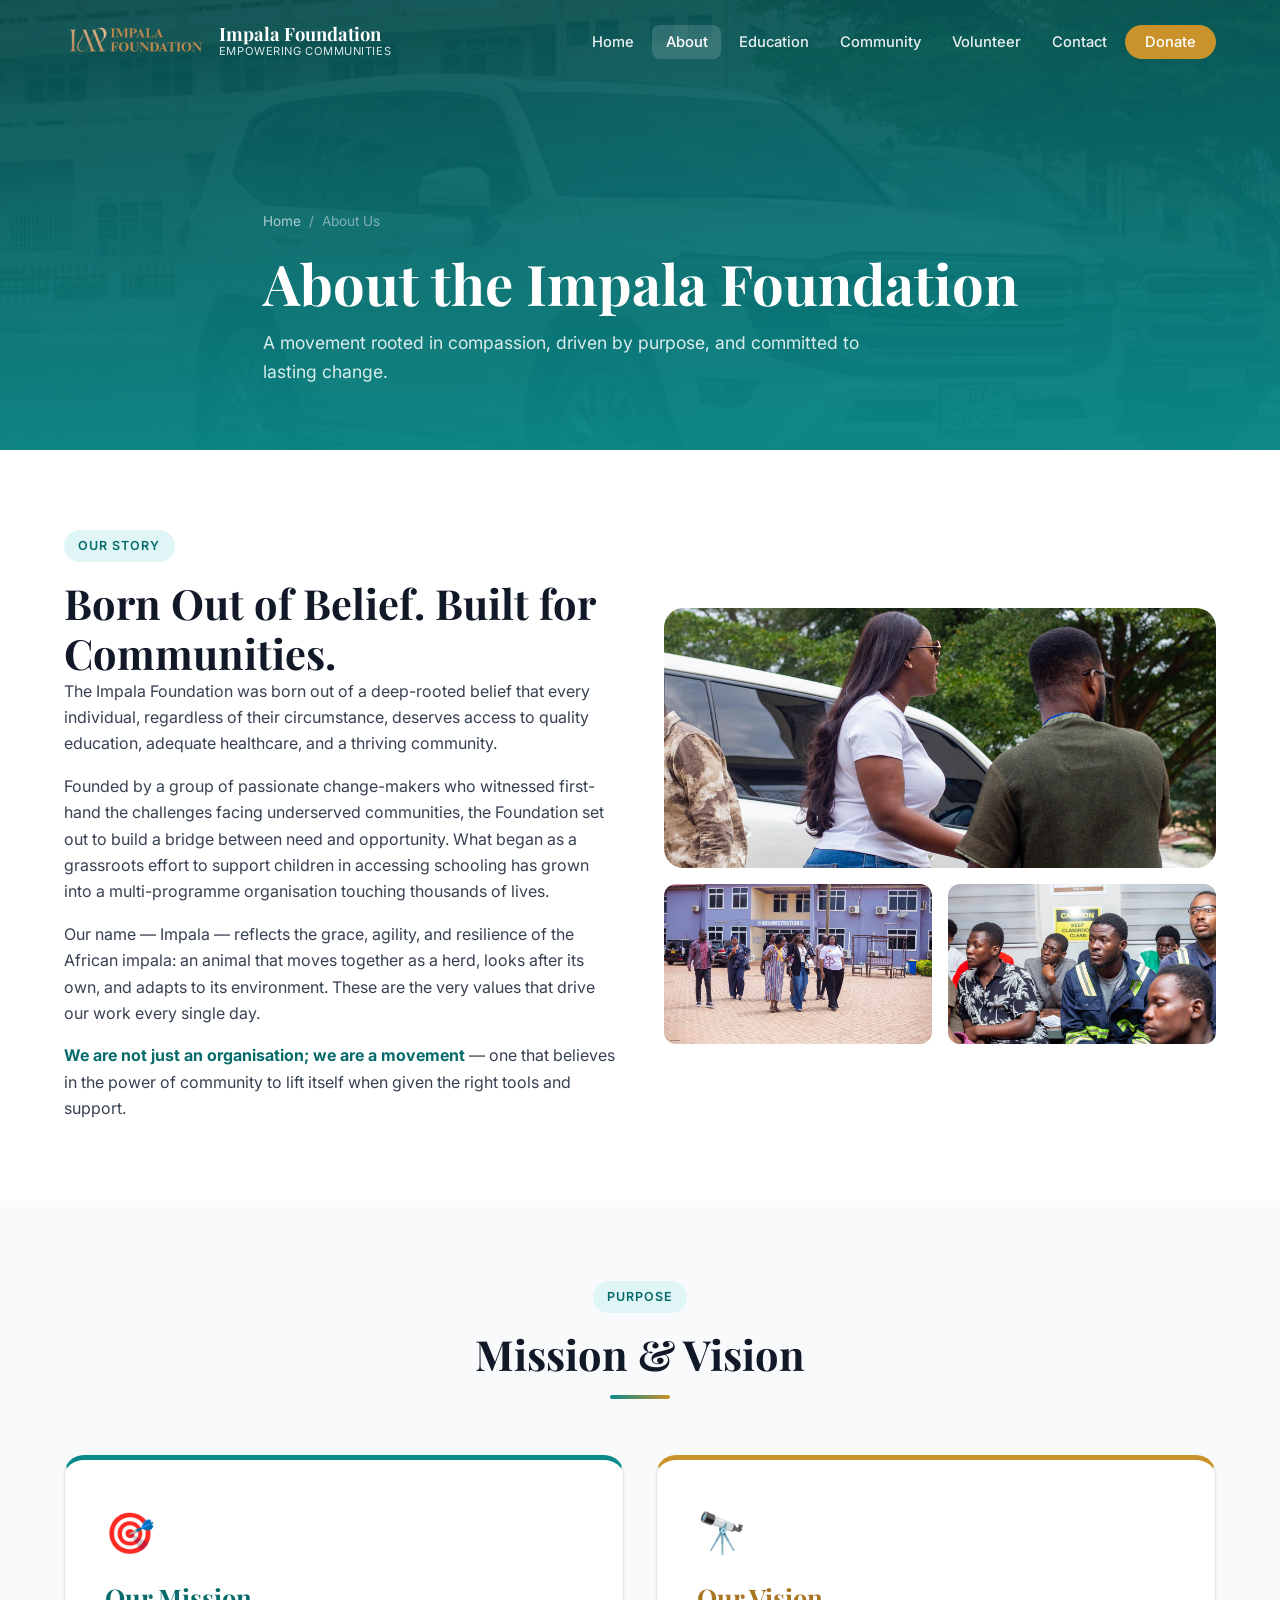
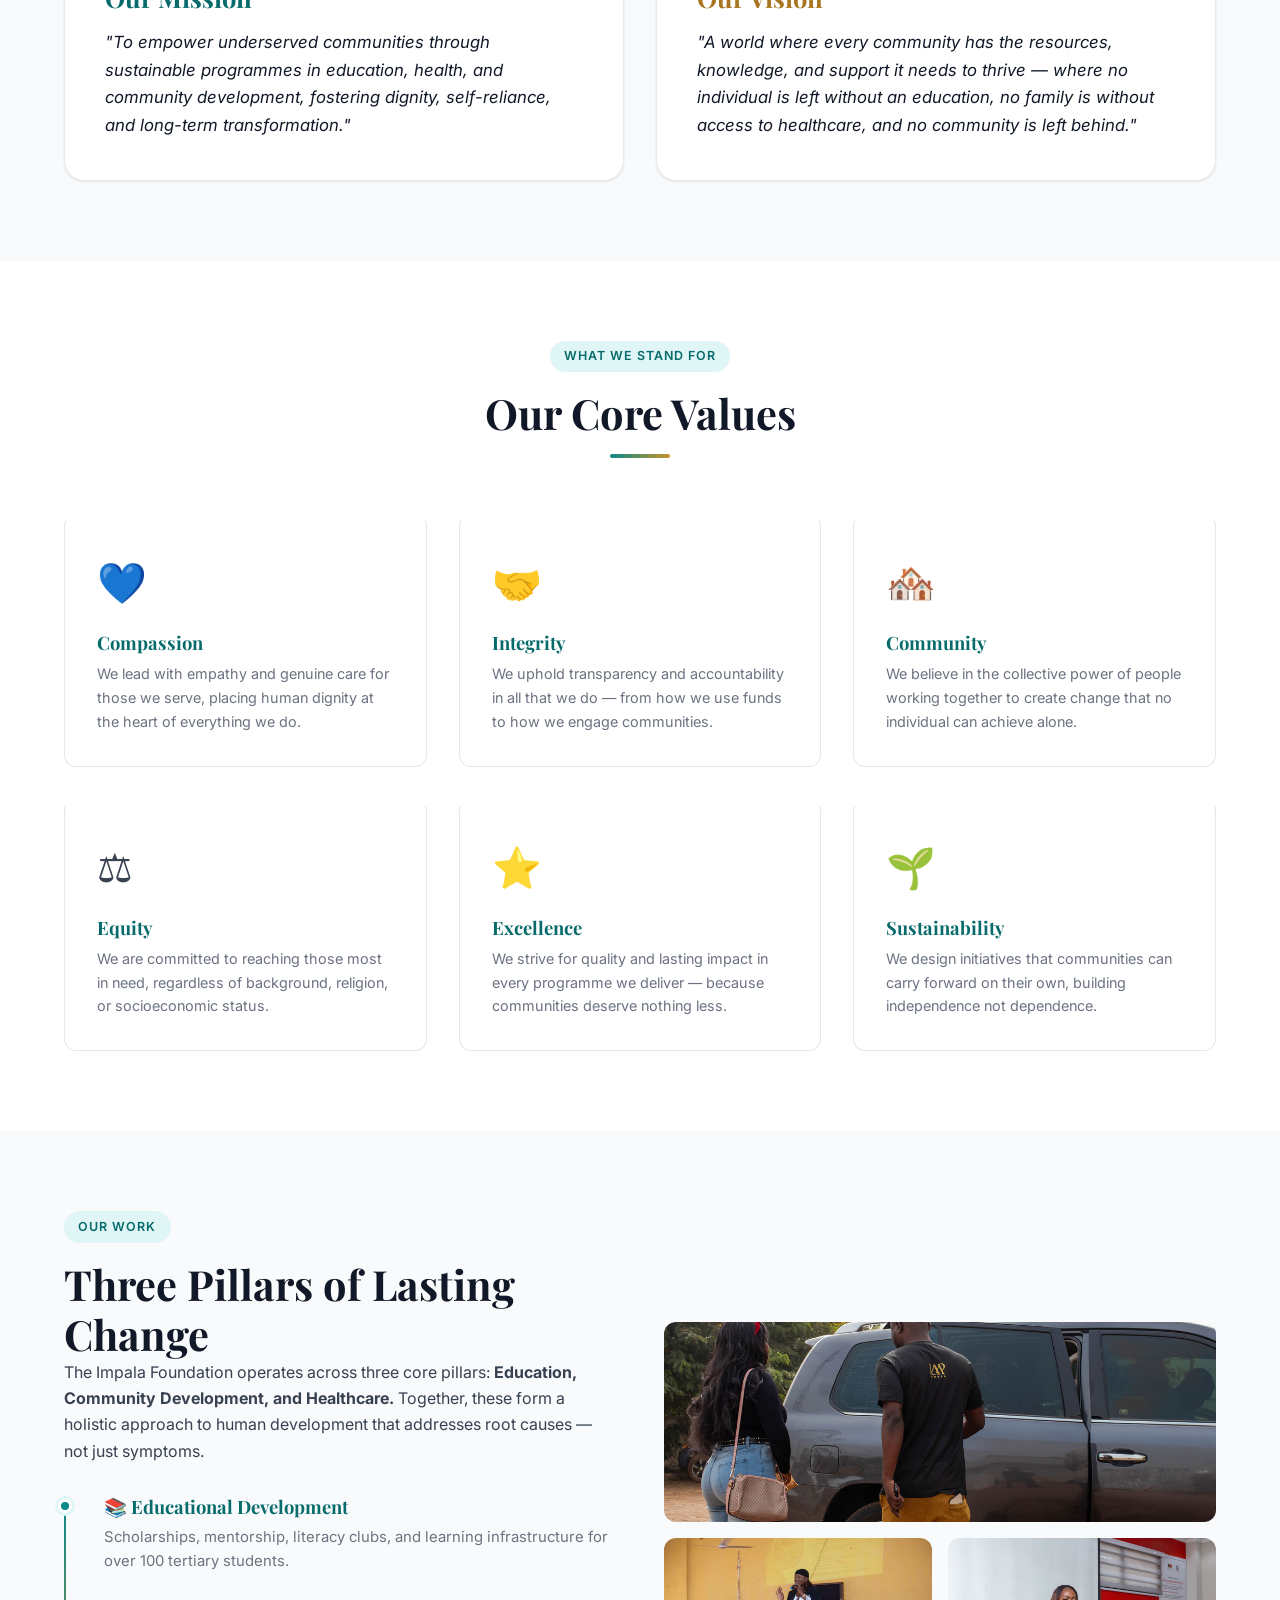
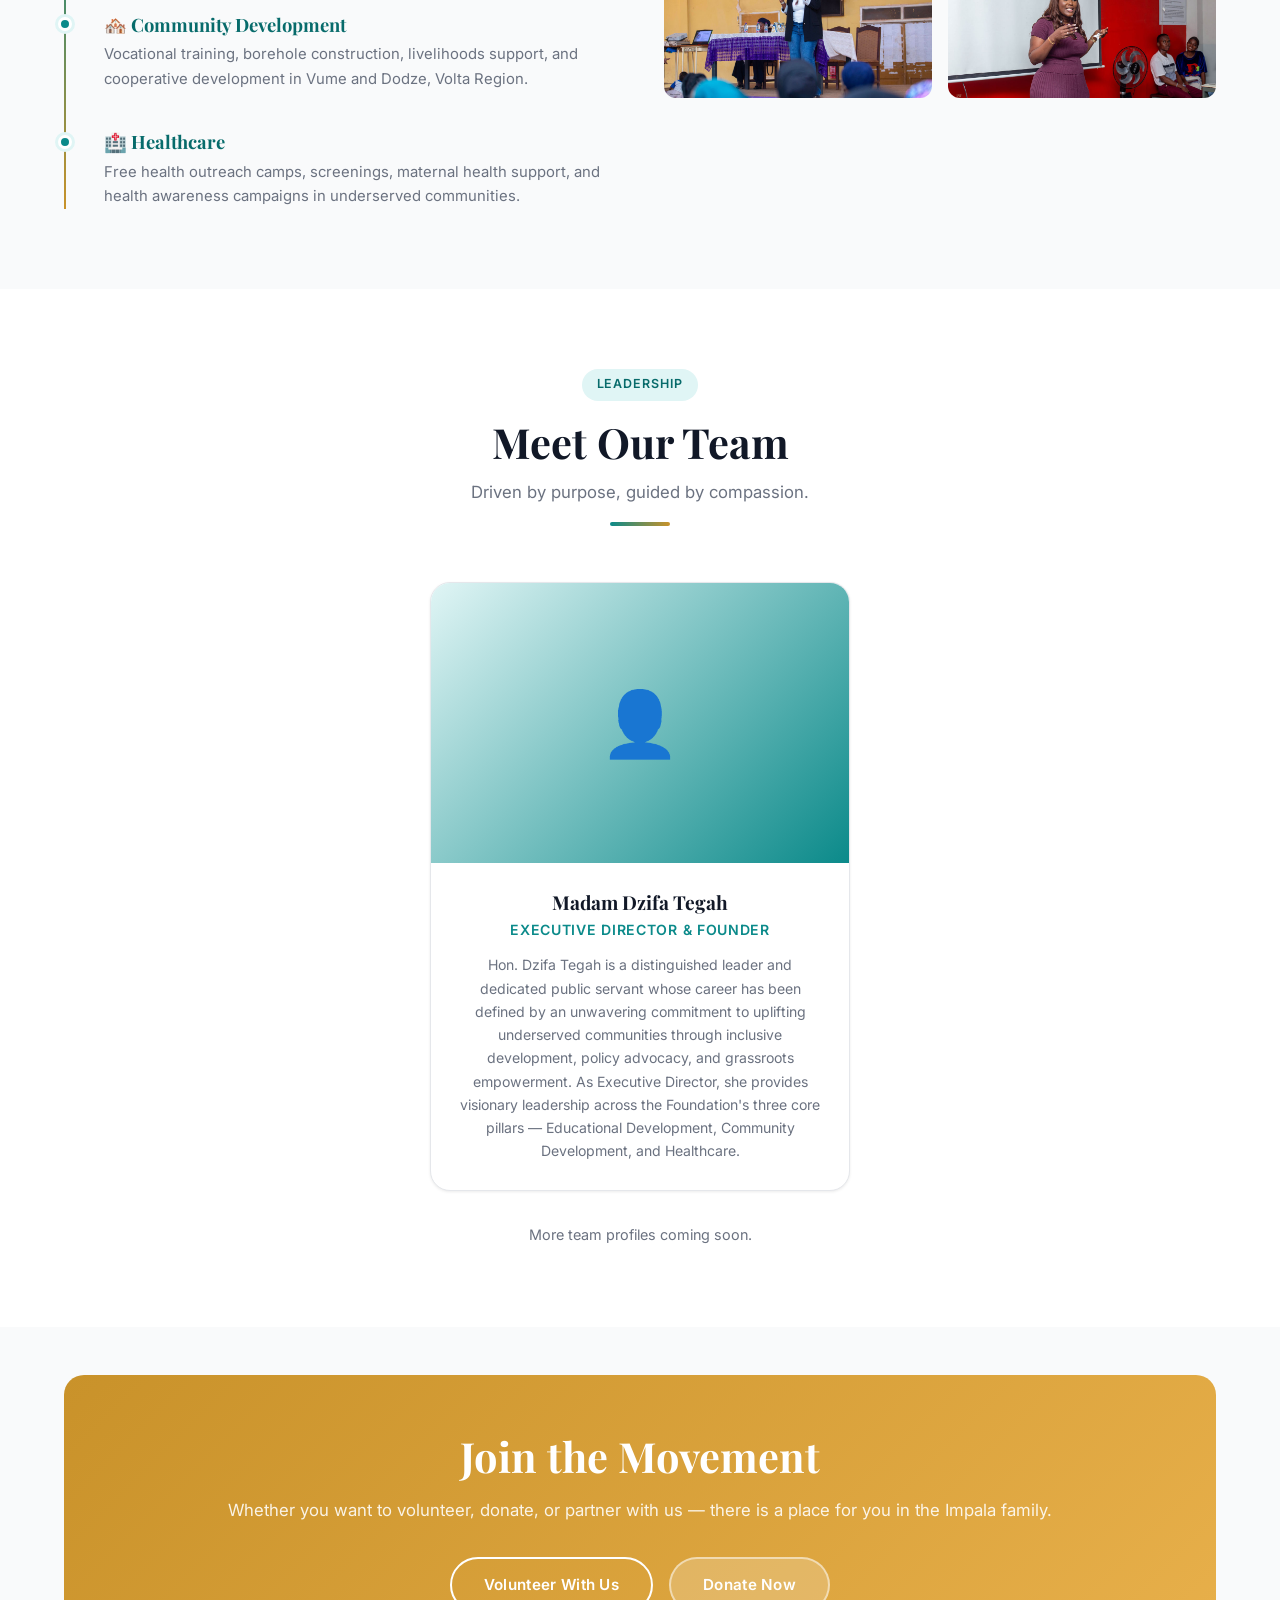
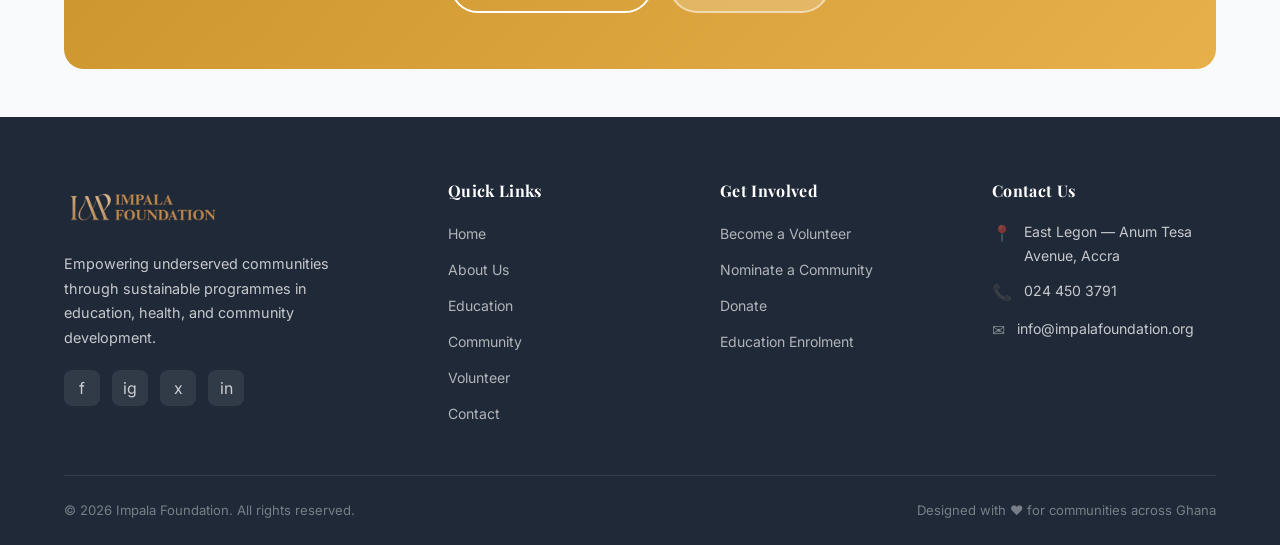
==== about.html @ fb0c4ab5 "Restructure: move site files to repo root for cPanel deployment" ====
<!DOCTYPE html>
<html lang="en">
<head>
  <meta charset="UTF-8" />
  <meta name="viewport" content="width=device-width, initial-scale=1.0" />
  <title>About Us — Impala Foundation</title>
  <meta name="description" content="Learn about the Impala Foundation — our story, mission, vision, values and leadership team." />
  <link rel="stylesheet" href="css/styles.css" />
  <link rel="icon" href="Assets/Logo/IMPALA FOUNDATION.png" />
</head>
<body>

<!-- ── Navigation ── -->
<nav class="navbar" id="navbar">
  <div class="container">
    <div class="nav-inner">
      <a href="index.html" class="nav-logo">
        <img src="Assets/Logo/IMPALA FOUNDATION.png" alt="Impala Foundation" />
        <div class="nav-logo-text">Impala Foundation<span>Empowering Communities</span></div>
      </a>
      <ul class="nav-links">
        <li><a href="index.html"     class="nav-link">Home</a></li>
        <li><a href="about.html"     class="nav-link">About</a></li>
        <li><a href="education.html" class="nav-link">Education</a></li>
        <li><a href="community.html" class="nav-link">Community</a></li>
        <li><a href="volunteer.html" class="nav-link">Volunteer</a></li>
        <li><a href="contact.html"   class="nav-link">Contact</a></li>
        <li><a href="contact.html#donate" class="nav-link nav-cta">Donate</a></li>
      </ul>
      <button class="hamburger" aria-label="Toggle menu"><span></span><span></span><span></span></button>
    </div>
  </div>
</nav>
<div class="nav-overlay"></div>

<!-- ── Page Hero ── -->
<section class="page-hero">
  <div class="hero-bg" style="background-image:url('Assets/studentsupportinitiativeho-photo-download-1of1/Highlights/IMG_0728.jpg')"></div>
  <div class="hero-overlay"></div>
  <div class="container">
    <div class="page-hero-content">
      <div class="breadcrumb"><a href="index.html">Home</a><span>/</span><span>About Us</span></div>
      <h1>About the Impala Foundation</h1>
      <p>A movement rooted in compassion, driven by purpose, and committed to lasting change.</p>
    </div>
  </div>
</section>

<!-- ── Our Story ── -->
<section class="section" id="story">
  <div class="container">
    <div class="grid-2">
      <div class="fade-in">
        <div class="label">Our Story</div>
        <h2>Born Out of Belief. Built for Communities.</h2>
        <p>The Impala Foundation was born out of a deep-rooted belief that every individual, regardless of their circumstance, deserves access to quality education, adequate healthcare, and a thriving community.</p>
        <p>Founded by a group of passionate change-makers who witnessed first-hand the challenges facing underserved communities, the Foundation set out to build a bridge between need and opportunity. What began as a grassroots effort to support children in accessing schooling has grown into a multi-programme organisation touching thousands of lives.</p>
        <p>Our name — Impala — reflects the grace, agility, and resilience of the African impala: an animal that moves together as a herd, looks after its own, and adapts to its environment. These are the very values that drive our work every single day.</p>
        <p><strong style="color:var(--teal-dark);">We are not just an organisation; we are a movement</strong> — one that believes in the power of community to lift itself when given the right tools and support.</p>
      </div>
      <div class="fade-in" style="display:flex;flex-direction:column;gap:1rem;">
        <img src="Assets/studentsupportinitiativeho-photo-download-1of1/Highlights/IMG_0732.jpg"
             alt="Impala Foundation community work"
             style="border-radius:var(--radius-lg);height:260px;object-fit:cover;width:100%;" />
        <div style="display:grid;grid-template-columns:1fr 1fr;gap:1rem;">
          <img src="Assets/tamaledabokpatechnicalinstitute-photo-download-1of1/Highlights/IMPALA-Tamale-0511.jpg"
               alt="Students" style="border-radius:var(--radius);height:160px;object-fit:cover;width:100%;" />
          <img src="Assets/accentsandartlecturepictures-photo-download-1of1/Highlights/HGL-8.jpg"
               alt="Community event" style="border-radius:var(--radius);height:160px;object-fit:cover;width:100%;" />
        </div>
      </div>
    </div>
  </div>
</section>

<!-- ── Mission & Vision ── -->
<section class="section section-alt" id="mission">
  <div class="container">
    <div class="section-header fade-in">
      <div class="label">Purpose</div>
      <h2>Mission &amp; Vision</h2>
      <div class="divider"></div>
    </div>
    <div class="grid-2" style="gap:2rem;">
      <div class="fade-in" style="background:var(--white);border-radius:var(--radius-lg);padding:2.5rem;border:1px solid var(--border);box-shadow:var(--shadow-sm);border-top:5px solid var(--teal);">
        <div style="font-size:2.5rem;margin-bottom:1rem;">🎯</div>
        <h3 style="color:var(--teal-dark);margin-bottom:1rem;">Our Mission</h3>
        <p style="font-size:1.05rem;font-style:italic;color:var(--dark);">"To empower underserved communities through sustainable programmes in education, health, and community development, fostering dignity, self-reliance, and long-term transformation."</p>
      </div>
      <div class="fade-in" style="background:var(--white);border-radius:var(--radius-lg);padding:2.5rem;border:1px solid var(--border);box-shadow:var(--shadow-sm);border-top:5px solid var(--gold);">
        <div style="font-size:2.5rem;margin-bottom:1rem;">🔭</div>
        <h3 style="color:var(--gold-dark);margin-bottom:1rem;">Our Vision</h3>
        <p style="font-size:1.05rem;font-style:italic;color:var(--dark);">"A world where every community has the resources, knowledge, and support it needs to thrive — where no individual is left without an education, no family is without access to healthcare, and no community is left behind."</p>
      </div>
    </div>
  </div>
</section>

<!-- ── Core Values ── -->
<section class="section">
  <div class="container">
    <div class="section-header fade-in">
      <div class="label">What We Stand For</div>
      <h2>Our Core Values</h2>
      <div class="divider"></div>
    </div>
    <div class="grid-3" style="grid-template-columns:repeat(3,1fr);">
      <div class="value-card fade-in">
        <div class="value-icon">💙</div>
        <h4>Compassion</h4>
        <p>We lead with empathy and genuine care for those we serve, placing human dignity at the heart of everything we do.</p>
      </div>
      <div class="value-card fade-in">
        <div class="value-icon">🤝</div>
        <h4>Integrity</h4>
        <p>We uphold transparency and accountability in all that we do — from how we use funds to how we engage communities.</p>
      </div>
      <div class="value-card fade-in">
        <div class="value-icon">🏘️</div>
        <h4>Community</h4>
        <p>We believe in the collective power of people working together to create change that no individual can achieve alone.</p>
      </div>
      <div class="value-card fade-in">
        <div class="value-icon">⚖️</div>
        <h4>Equity</h4>
        <p>We are committed to reaching those most in need, regardless of background, religion, or socioeconomic status.</p>
      </div>
      <div class="value-card fade-in">
        <div class="value-icon">⭐</div>
        <h4>Excellence</h4>
        <p>We strive for quality and lasting impact in every programme we deliver — because communities deserve nothing less.</p>
      </div>
      <div class="value-card fade-in">
        <div class="value-icon">🌱</div>
        <h4>Sustainability</h4>
        <p>We design initiatives that communities can carry forward on their own, building independence not dependence.</p>
      </div>
    </div>
  </div>
</section>

<!-- ── What We Do Overview ── -->
<section class="section section-alt">
  <div class="container">
    <div class="grid-2">
      <div class="fade-in">
        <div class="label">Our Work</div>
        <h2>Three Pillars of Lasting Change</h2>
        <p>The Impala Foundation operates across three core pillars: <strong>Education, Community Development, and Healthcare.</strong> Together, these form a holistic approach to human development that addresses root causes — not just symptoms.</p>
        <div class="timeline" style="margin-top:2rem;">
          <div class="timeline-item">
            <div class="timeline-dot"></div>
            <h4>📚 Educational Development</h4>
            <p>Scholarships, mentorship, literacy clubs, and learning infrastructure for over 100 tertiary students.</p>
          </div>
          <div class="timeline-item">
            <div class="timeline-dot"></div>
            <h4>🏘️ Community Development</h4>
            <p>Vocational training, borehole construction, livelihoods support, and cooperative development in Vume and Dodze, Volta Region.</p>
          </div>
          <div class="timeline-item">
            <div class="timeline-dot"></div>
            <h4>🏥 Healthcare</h4>
            <p>Free health outreach camps, screenings, maternal health support, and health awareness campaigns in underserved communities.</p>
          </div>
        </div>
      </div>
      <div class="fade-in" style="display:grid;gap:1rem;grid-template-columns:1fr 1fr;">
        <img src="Assets/studentsupportinitiativetamale-photo-download-1of1/Highlights/IMG_1056.jpg"
             alt="Education" style="border-radius:var(--radius);height:200px;object-fit:cover;width:100%;grid-column:1/-1;" />
        <img src="Assets/tamaledabokpatechnicalinstitute-photo-download-1of1/Highlights/IMPALA-Tamale-0566.jpg"
             alt="Community" style="border-radius:var(--radius);height:160px;object-fit:cover;width:100%;" />
        <img src="Assets/accentsandartlecturepictures-photo-download-1of1/Highlights/HGL-12.jpg"
             alt="Healthcare" style="border-radius:var(--radius);height:160px;object-fit:cover;width:100%;" />
      </div>
    </div>
  </div>
</section>

<!-- ── Leadership ── -->
<section class="section" id="team">
  <div class="container">
    <div class="section-header fade-in">
      <div class="label">Leadership</div>
      <h2>Meet Our Team</h2>
      <p>Driven by purpose, guided by compassion.</p>
      <div class="divider"></div>
    </div>
    <div style="max-width:420px;margin:0 auto;">
      <div class="team-card fade-in">
        <div class="team-avatar">👤</div>
        <div class="team-body">
          <h3 class="team-name">Madam Dzifa Tegah</h3>
          <div class="team-role">Executive Director &amp; Founder</div>
          <p class="team-bio">Hon. Dzifa Tegah is a distinguished leader and dedicated public servant whose career has been defined by an unwavering commitment to uplifting underserved communities through inclusive development, policy advocacy, and grassroots empowerment. As Executive Director, she provides visionary leadership across the Foundation's three core pillars — Educational Development, Community Development, and Healthcare.</p>
        </div>
      </div>
    </div>
    <p style="text-align:center;color:var(--text-light);margin-top:2rem;font-size:.9rem;">More team profiles coming soon.</p>
  </div>
</section>

<!-- ── CTA ── -->
<section class="section-sm section-alt">
  <div class="container">
    <div class="donate-banner fade-in">
      <h2>Join the Movement</h2>
      <p>Whether you want to volunteer, donate, or partner with us — there is a place for you in the Impala family.</p>
      <div style="display:flex;gap:1rem;justify-content:center;flex-wrap:wrap;">
        <a href="volunteer.html" class="btn btn-secondary">Volunteer With Us</a>
        <a href="contact.html#donate" class="btn" style="background:rgba(255,255,255,.2);color:white;border:2px solid rgba(255,255,255,.5);">Donate Now</a>
      </div>
    </div>
  </div>
</section>

<!-- ── Footer ── -->
<footer class="footer">
  <div class="container">
    <div class="footer-grid">
      <div class="footer-brand">
        <img src="Assets/Logo/IMPALA FOUNDATION.png" alt="Impala Foundation" />
        <p>Empowering underserved communities through sustainable programmes in education, health, and community development.</p>
        <div class="footer-socials">
          <div class="footer-social">f</div><div class="footer-social">ig</div>
          <div class="footer-social">x</div><div class="footer-social">in</div>
        </div>
      </div>
      <div>
        <h5>Quick Links</h5>
        <ul class="footer-links">
          <li><a href="index.html">Home</a></li>
          <li><a href="about.html">About Us</a></li>
          <li><a href="education.html">Education</a></li>
          <li><a href="community.html">Community</a></li>
          <li><a href="volunteer.html">Volunteer</a></li>
          <li><a href="contact.html">Contact</a></li>
        </ul>
      </div>
      <div>
        <h5>Get Involved</h5>
        <ul class="footer-links">
          <li><a href="volunteer.html#apply">Become a Volunteer</a></li>
          <li><a href="community.html#nominate">Nominate a Community</a></li>
          <li><a href="contact.html#donate">Donate</a></li>
          <li><a href="education.html#enroll">Education Enrolment</a></li>
        </ul>
      </div>
      <div>
        <h5>Contact Us</h5>
        <div class="footer-contact">
          <div class="footer-contact-item"><span>📍</span><span>East Legon — Anum Tesa Avenue, Accra</span></div>
          <div class="footer-contact-item"><span>📞</span><span><a href="tel:+233244503791">024 450 3791</a></span></div>
          <div class="footer-contact-item"><span>✉️</span><span><a href="mailto:info@impalafoundation.org">info@impalafoundation.org</a></span></div>
        </div>
      </div>
    </div>
    <div class="footer-bottom">
      <span>© 2026 Impala Foundation. All rights reserved.</span>
      <span>Designed with ♥ for communities across Ghana</span>
    </div>
  </div>
</footer>

<div class="lightbox"><div class="lightbox-close">✕</div><button class="lightbox-prev">‹</button><img class="lightbox-img" src="" alt="" /><button class="lightbox-next">›</button></div>
<script src="js/main.js"></script>
</body>
</html>
---- css/styles.css ----
/* ===================================================
   IMPALA FOUNDATION — Global Stylesheet
   Colors: Teal #0b8a8a (primary), Gold #c9922a (accent)
   =================================================== */

@import url('https://fonts.googleapis.com/css2?family=Playfair+Display:wght@400;600;700&family=Inter:wght@300;400;500;600;700&display=swap');

/* ── CSS Variables ── */
:root {
  --teal:        #0b8a8a;
  --teal-dark:   #076b6b;
  --teal-light:  #e0f5f5;
  --teal-mid:    #12a8a8;
  --gold:        #c9922a;
  --gold-dark:   #a87520;
  --gold-light:  #fdf3e0;
  --gold-mid:    #e8b04b;
  --dark:        #111827;
  --dark-2:      #1f2937;
  --text:        #374151;
  --text-light:  #6b7280;
  --white:       #ffffff;
  --off-white:   #f9fafb;
  --border:      #e5e7eb;
  --shadow-sm:   0 1px 3px rgba(0,0,0,.08);
  --shadow-md:   0 4px 20px rgba(0,0,0,.10);
  --shadow-lg:   0 10px 40px rgba(0,0,0,.14);
  --radius:      12px;
  --radius-lg:   20px;
  --transition:  .3s ease;
  --font-head:   'Playfair Display', Georgia, serif;
  --font-body:   'Inter', system-ui, sans-serif;
}

/* ── Reset ── */
*, *::before, *::after { box-sizing: border-box; margin: 0; padding: 0; }
html { scroll-behavior: smooth; font-size: 16px; }
body {
  font-family: var(--font-body);
  color: var(--text);
  background: var(--white);
  line-height: 1.65;
  overflow-x: hidden;
}
img { display: block; max-width: 100%; height: auto; }
a { color: inherit; text-decoration: none; }
button { cursor: pointer; border: none; background: none; font-family: inherit; }
ul { list-style: none; }
input, textarea, select {
  font-family: inherit;
  font-size: 1rem;
  border: 1.5px solid var(--border);
  border-radius: 8px;
  padding: .75rem 1rem;
  width: 100%;
  outline: none;
  transition: border-color var(--transition), box-shadow var(--transition);
  background: var(--white);
  color: var(--text);
}
input:focus, textarea:focus, select:focus {
  border-color: var(--teal);
  box-shadow: 0 0 0 3px rgba(11,138,138,.12);
}
textarea { resize: vertical; min-height: 130px; }

/* ── Typography ── */
h1, h2, h3, h4, h5 {
  font-family: var(--font-head);
  color: var(--dark);
  line-height: 1.2;
}
h1 { font-size: clamp(2.2rem, 5vw, 3.5rem); }
h2 { font-size: clamp(1.8rem, 3.5vw, 2.6rem); }
h3 { font-size: clamp(1.2rem, 2.5vw, 1.6rem); }
h4 { font-size: 1.15rem; }
p { margin-bottom: 1rem; }
p:last-child { margin-bottom: 0; }

/* ── Layout ── */
.container { max-width: 1200px; margin: 0 auto; padding: 0 1.5rem; }
.section { padding: 5rem 0; }
.section-sm { padding: 3rem 0; }
.section-alt { background: var(--off-white); }
.grid-2 { display: grid; grid-template-columns: 1fr 1fr; gap: 3rem; align-items: center; }
.grid-3 { display: grid; grid-template-columns: repeat(3, 1fr); gap: 2rem; }
.grid-4 { display: grid; grid-template-columns: repeat(4, 1fr); gap: 1.5rem; }

/* ── Buttons ── */
.btn {
  display: inline-flex;
  align-items: center;
  gap: .5rem;
  padding: .85rem 2rem;
  border-radius: 50px;
  font-weight: 600;
  font-size: .95rem;
  letter-spacing: .02em;
  transition: all var(--transition);
  white-space: nowrap;
}
.btn-primary {
  background: var(--gold);
  color: var(--white);
}
.btn-primary:hover {
  background: var(--gold-dark);
  transform: translateY(-2px);
  box-shadow: 0 6px 20px rgba(201,146,42,.35);
}
.btn-secondary {
  background: transparent;
  color: var(--white);
  border: 2px solid var(--white);
}
.btn-secondary:hover {
  background: var(--white);
  color: var(--teal);
  transform: translateY(-2px);
}
.btn-outline {
  background: transparent;
  color: var(--teal);
  border: 2px solid var(--teal);
}
.btn-outline:hover {
  background: var(--teal);
  color: var(--white);
  transform: translateY(-2px);
}
.btn-teal {
  background: var(--teal);
  color: var(--white);
}
.btn-teal:hover {
  background: var(--teal-dark);
  transform: translateY(-2px);
  box-shadow: 0 6px 20px rgba(11,138,138,.3);
}

/* ── Labels ── */
.label {
  display: inline-block;
  background: var(--teal-light);
  color: var(--teal-dark);
  font-size: .78rem;
  font-weight: 600;
  letter-spacing: .08em;
  text-transform: uppercase;
  padding: .35rem .9rem;
  border-radius: 50px;
  margin-bottom: 1rem;
}
.label-gold {
  background: var(--gold-light);
  color: var(--gold-dark);
}

/* ── Section Header ── */
.section-header { text-align: center; margin-bottom: 3.5rem; }
.section-header p {
  max-width: 620px;
  margin: .75rem auto 0;
  color: var(--text-light);
  font-size: 1.05rem;
}
.divider {
  width: 60px;
  height: 4px;
  background: linear-gradient(90deg, var(--teal), var(--gold));
  border-radius: 4px;
  margin: 1rem auto 0;
}

/* ── Navigation ── */
.navbar {
  position: fixed;
  top: 0; left: 0; right: 0;
  z-index: 1000;
  padding: 1rem 0;
  transition: all var(--transition);
}
.navbar.scrolled {
  background: rgba(255,255,255,.97);
  backdrop-filter: blur(12px);
  box-shadow: var(--shadow-md);
  padding: .7rem 0;
}
.navbar.scrolled .nav-logo-text { color: var(--dark); }
.navbar.scrolled .nav-link { color: var(--text); }
.navbar.scrolled .nav-link:hover { color: var(--teal); }
.nav-inner {
  display: flex;
  align-items: center;
  justify-content: space-between;
  gap: 2rem;
}
.nav-logo {
  display: flex;
  align-items: center;
  gap: .75rem;
  flex-shrink: 0;
}
.nav-logo img {
  height: 50px;
  width: auto;
}
.nav-logo-text {
  font-family: var(--font-head);
  font-size: 1.15rem;
  font-weight: 700;
  color: var(--white);
  line-height: 1.2;
  transition: color var(--transition);
}
.nav-logo-text span {
  display: block;
  font-size: .7rem;
  font-family: var(--font-body);
  font-weight: 400;
  opacity: .85;
  letter-spacing: .05em;
  text-transform: uppercase;
}
.nav-links {
  display: flex;
  align-items: center;
  gap: .25rem;
}
.nav-link {
  color: rgba(255,255,255,.9);
  font-weight: 500;
  font-size: .92rem;
  padding: .5rem .85rem;
  border-radius: 8px;
  transition: all var(--transition);
}
.nav-link:hover, .nav-link.active {
  color: var(--white);
  background: rgba(255,255,255,.15);
}
.navbar.scrolled .nav-link:hover,
.navbar.scrolled .nav-link.active {
  background: var(--teal-light);
  color: var(--teal-dark);
}
.nav-cta {
  background: var(--gold);
  color: var(--white) !important;
  padding: .5rem 1.25rem !important;
  border-radius: 50px !important;
}
.nav-cta:hover {
  background: var(--gold-dark) !important;
  color: var(--white) !important;
}
.navbar.scrolled .nav-cta {
  background: var(--gold) !important;
}
.navbar.scrolled .nav-cta:hover {
  background: var(--gold-dark) !important;
  color: var(--white) !important;
}
.hamburger {
  display: none;
  flex-direction: column;
  gap: 5px;
  padding: .5rem;
  border-radius: 8px;
  transition: background var(--transition);
}
.hamburger span {
  display: block;
  width: 24px;
  height: 2px;
  background: var(--white);
  border-radius: 2px;
  transition: all var(--transition);
}
.navbar.scrolled .hamburger span { background: var(--dark); }
.hamburger.open span:nth-child(1) { transform: translateY(7px) rotate(45deg); }
.hamburger.open span:nth-child(2) { opacity: 0; }
.hamburger.open span:nth-child(3) { transform: translateY(-7px) rotate(-45deg); }

/* ── Hero (shared) ── */
.hero {
  min-height: 100vh;
  display: flex;
  align-items: center;
  position: relative;
  overflow: hidden;
  background: linear-gradient(135deg, #06494a 0%, #0b8a8a 50%, #076b6b 100%);
}
.hero-bg {
  position: absolute;
  inset: 0;
  background-size: cover;
  background-position: center;
  opacity: .22;
}
.hero-overlay {
  position: absolute;
  inset: 0;
  background: linear-gradient(to right, rgba(6,73,74,.85) 0%, rgba(11,138,138,.5) 100%);
}
.hero-content {
  position: relative;
  z-index: 2;
  max-width: 760px;
}
.hero-content .label { background: rgba(255,255,255,.15); color: var(--white); }
.hero h1 { color: var(--white); margin-bottom: 1.25rem; }
.hero p { color: rgba(255,255,255,.88); font-size: 1.1rem; margin-bottom: 2rem; }
.hero-btns { display: flex; gap: 1rem; flex-wrap: wrap; }
.hero-stats {
  display: grid;
  grid-template-columns: repeat(4, 1fr);
  gap: 0;
  margin-top: 3.5rem;
  width: 100%;
  max-width: 640px;
}
.hero-stat { text-align: center; }
.hero-stat .num {
  font-family: var(--font-head);
  font-size: 2.4rem;
  font-weight: 700;
  color: var(--gold-mid);
  line-height: 1;
}
.hero-stat .lbl {
  font-size: .82rem;
  color: rgba(255,255,255,.75);
  text-transform: uppercase;
  letter-spacing: .06em;
  margin-top: .35rem;
}
.hero-scroll {
  position: absolute;
  bottom: 2rem;
  left: 50%;
  transform: translateX(-50%);
  z-index: 2;
  display: flex;
  flex-direction: column;
  align-items: center;
  gap: .5rem;
  color: rgba(255,255,255,.6);
  font-size: .75rem;
  letter-spacing: .1em;
  text-transform: uppercase;
}
.hero-scroll-bar {
  width: 2px;
  height: 40px;
  background: linear-gradient(to bottom, transparent, rgba(255,255,255,.5));
  animation: scrollPulse 2s ease-in-out infinite;
}
@keyframes scrollPulse {
  0%, 100% { opacity: .4; transform: scaleY(1); }
  50%       { opacity: 1;  transform: scaleY(.7); }
}

/* ── Page Hero (inner pages) ── */
.page-hero {
  min-height: 50vh;
  display: flex;
  align-items: flex-end;
  padding-bottom: 4rem;
  position: relative;
  overflow: hidden;
  background: linear-gradient(135deg, #06494a, #0b8a8a);
}
.page-hero .hero-bg { opacity: .2; }
.page-hero .hero-overlay {
  background: linear-gradient(to bottom, rgba(6,73,74,.6), rgba(11,138,138,.85));
}
.page-hero-content {
  position: relative;
  z-index: 2;
  padding-top: 7rem;
}
.page-hero h1 { color: var(--white); }
.page-hero p { color: rgba(255,255,255,.85); font-size: 1.1rem; margin-top: .75rem; max-width: 600px; }
.breadcrumb {
  display: flex;
  align-items: center;
  gap: .5rem;
  font-size: .85rem;
  color: rgba(255,255,255,.65);
  margin-bottom: 1rem;
}
.breadcrumb a { color: rgba(255,255,255,.65); }
.breadcrumb a:hover { color: var(--white); }
.breadcrumb span { color: rgba(255,255,255,.45); }

/* ── Cards ── */
.card {
  background: var(--white);
  border-radius: var(--radius-lg);
  overflow: hidden;
  box-shadow: var(--shadow-sm);
  border: 1px solid var(--border);
  transition: all var(--transition);
}
.card:hover {
  box-shadow: var(--shadow-lg);
  transform: translateY(-6px);
}
.card-img { width: 100%; height: 220px; object-fit: cover; }
.card-body { padding: 1.75rem; }
.card-title { font-size: 1.2rem; margin-bottom: .6rem; }
.card-text { color: var(--text-light); font-size: .93rem; line-height: 1.6; }
.card-link {
  display: inline-flex;
  align-items: center;
  gap: .4rem;
  color: var(--teal);
  font-weight: 600;
  font-size: .9rem;
  margin-top: 1rem;
  transition: gap var(--transition);
}
.card-link:hover { gap: .7rem; }

/* ── Programme Cards (home page) ── */
.prog-card {
  position: relative;
  border-radius: var(--radius-lg);
  overflow: hidden;
  cursor: pointer;
  min-height: 420px;
  display: flex;
  flex-direction: column;
  justify-content: flex-end;
  box-shadow: var(--shadow-md);
  transition: all var(--transition);
  text-decoration: none;
}
.prog-card:hover { transform: translateY(-8px); box-shadow: var(--shadow-lg); }
.prog-card-img {
  position: absolute;
  inset: 0;
  width: 100%;
  height: 100%;
  object-fit: cover;
  transition: transform .5s ease;
}
.prog-card:hover .prog-card-img { transform: scale(1.06); }
.prog-card-overlay {
  position: absolute;
  inset: 0;
  background: linear-gradient(to top, rgba(6,40,40,.92) 0%, rgba(6,40,40,.3) 60%, transparent 100%);
  transition: opacity var(--transition);
}
.prog-card:hover .prog-card-overlay { opacity: .95; }
.prog-card-content {
  position: relative;
  z-index: 2;
  padding: 2rem;
  transform: translateY(10px);
  transition: transform var(--transition);
}
.prog-card:hover .prog-card-content { transform: translateY(0); }
.prog-card-icon {
  width: 52px;
  height: 52px;
  background: var(--gold);
  border-radius: 12px;
  display: flex;
  align-items: center;
  justify-content: center;
  font-size: 1.5rem;
  margin-bottom: 1rem;
}
.prog-card h3 {
  color: var(--white);
  font-size: 1.4rem;
  margin-bottom: .6rem;
}
.prog-card p {
  color: rgba(255,255,255,.75);
  font-size: .9rem;
  margin-bottom: 1rem;
  max-height: 0;
  overflow: hidden;
  transition: max-height .4s ease, opacity .3s ease;
  opacity: 0;
}
.prog-card:hover p { max-height: 100px; opacity: 1; }
.prog-card-link {
  display: inline-flex;
  align-items: center;
  gap: .5rem;
  color: var(--gold-mid);
  font-weight: 600;
  font-size: .9rem;
}

/* ── Stats bar ── */
.stats-bar {
  background: linear-gradient(135deg, var(--teal-dark), var(--teal));
  padding: 4rem 0;
}
.stats-grid {
  display: grid;
  grid-template-columns: repeat(4, 1fr);
  gap: 2rem;
  text-align: center;
}
.stat-item { position: relative; }
.stat-item:not(:last-child)::after {
  content: '';
  position: absolute;
  right: 0; top: 20%; bottom: 20%;
  width: 1px;
  background: rgba(255,255,255,.2);
}
.stat-num {
  font-family: var(--font-head);
  font-size: 3rem;
  font-weight: 700;
  color: var(--gold-mid);
  line-height: 1;
}
.stat-label {
  color: rgba(255,255,255,.8);
  font-size: .9rem;
  margin-top: .5rem;
  text-transform: uppercase;
  letter-spacing: .06em;
}

/* ── Gallery ── */
.gallery-grid {
  display: grid;
  grid-template-columns: repeat(auto-fill, minmax(260px, 1fr));
  gap: 1rem;
}
.gallery-item {
  position: relative;
  border-radius: var(--radius);
  overflow: hidden;
  aspect-ratio: 4/3;
  cursor: pointer;
}
.gallery-item img {
  width: 100%;
  height: 100%;
  object-fit: cover;
  transition: transform .4s ease;
}
.gallery-item:hover img { transform: scale(1.06); }
.gallery-overlay {
  position: absolute;
  inset: 0;
  background: rgba(11,138,138,.7);
  display: flex;
  align-items: center;
  justify-content: center;
  opacity: 0;
  transition: opacity var(--transition);
}
.gallery-item:hover .gallery-overlay { opacity: 1; }
.gallery-overlay svg { color: white; width: 36px; height: 36px; }

/* ── Lightbox ── */
.lightbox {
  position: fixed;
  inset: 0;
  z-index: 9999;
  background: rgba(0,0,0,.92);
  display: flex;
  align-items: center;
  justify-content: center;
  opacity: 0;
  pointer-events: none;
  transition: opacity .3s ease;
  backdrop-filter: blur(8px);
}
.lightbox.active { opacity: 1; pointer-events: all; }
.lightbox-img {
  max-width: 90vw;
  max-height: 85vh;
  object-fit: contain;
  border-radius: var(--radius);
  box-shadow: 0 25px 60px rgba(0,0,0,.5);
}
.lightbox-close {
  position: fixed;
  top: 1.5rem; right: 1.5rem;
  color: white;
  font-size: 2rem;
  cursor: pointer;
  width: 44px; height: 44px;
  display: flex; align-items: center; justify-content: center;
  background: rgba(255,255,255,.1);
  border-radius: 50%;
  transition: background var(--transition);
}
.lightbox-close:hover { background: rgba(255,255,255,.2); }
.lightbox-prev, .lightbox-next {
  position: fixed;
  top: 50%; transform: translateY(-50%);
  color: white;
  font-size: 1.5rem;
  cursor: pointer;
  width: 48px; height: 48px;
  display: flex; align-items: center; justify-content: center;
  background: rgba(255,255,255,.1);
  border-radius: 50%;
  transition: background var(--transition);
}
.lightbox-prev { left: 1.5rem; }
.lightbox-next { right: 1.5rem; }
.lightbox-prev:hover, .lightbox-next:hover { background: rgba(255,255,255,.2); }

/* ── Timeline ── */
.timeline { position: relative; padding-left: 2.5rem; }
.timeline::before {
  content: '';
  position: absolute;
  left: 0; top: 0; bottom: 0;
  width: 2px;
  background: linear-gradient(to bottom, var(--teal), var(--gold));
}
.timeline-item { position: relative; padding-bottom: 2.5rem; }
.timeline-item:last-child { padding-bottom: 0; }
.timeline-dot {
  position: absolute;
  left: -2.5rem;
  top: .2rem;
  width: 14px; height: 14px;
  background: var(--teal);
  border: 3px solid var(--white);
  border-radius: 50%;
  box-shadow: 0 0 0 3px var(--teal-light);
  transform: translateX(-6px);
}
.timeline-item h4 { color: var(--teal-dark); margin-bottom: .4rem; }
.timeline-item p { color: var(--text-light); font-size: .93rem; }

/* ── Form ── */
.form-card {
  background: var(--white);
  border-radius: var(--radius-lg);
  padding: 2.5rem;
  box-shadow: var(--shadow-md);
  border: 1px solid var(--border);
}
.form-grid { display: grid; grid-template-columns: 1fr 1fr; gap: 1.25rem; }
.form-group { display: flex; flex-direction: column; gap: .4rem; }
.form-group.full { grid-column: 1 / -1; }
.form-label {
  font-weight: 500;
  font-size: .9rem;
  color: var(--dark);
}
.form-label span { color: var(--gold); margin-left: .2rem; }
.form-hint { font-size: .8rem; color: var(--text-light); margin-top: .25rem; }
.form-success {
  display: none;
  background: #d1fae5;
  border: 1px solid #34d399;
  color: #065f46;
  padding: 1rem 1.5rem;
  border-radius: var(--radius);
  font-weight: 500;
  margin-top: 1rem;
  align-items: center;
  gap: .75rem;
}
.form-success.show { display: flex; }

/* ── Value Cards ── */
.value-card {
  background: var(--white);
  border-radius: var(--radius);
  padding: 2rem;
  border: 1px solid var(--border);
  transition: all var(--transition);
  border-top: 4px solid transparent;
}
.value-card:hover {
  border-top-color: var(--teal);
  box-shadow: var(--shadow-md);
  transform: translateY(-4px);
}
.value-icon {
  font-size: 2.5rem;
  margin-bottom: 1rem;
}
.value-card h4 { color: var(--teal-dark); margin-bottom: .5rem; }
.value-card p { font-size: .9rem; color: var(--text-light); }

/* ── Team ── */
.team-card {
  background: var(--white);
  border-radius: var(--radius-lg);
  overflow: hidden;
  box-shadow: var(--shadow-sm);
  border: 1px solid var(--border);
  text-align: center;
  transition: all var(--transition);
}
.team-card:hover { box-shadow: var(--shadow-lg); transform: translateY(-5px); }
.team-img {
  width: 100%;
  height: 280px;
  object-fit: cover;
  object-position: top;
}
.team-avatar {
  width: 100%;
  height: 280px;
  background: linear-gradient(135deg, var(--teal-light), var(--teal));
  display: flex;
  align-items: center;
  justify-content: center;
  font-size: 4rem;
  color: var(--white);
}
.team-body { padding: 1.75rem; }
.team-name { font-size: 1.2rem; margin-bottom: .25rem; }
.team-role { color: var(--teal); font-size: .88rem; font-weight: 600; text-transform: uppercase; letter-spacing: .05em; margin-bottom: .75rem; }
.team-bio { font-size: .88rem; color: var(--text-light); }

/* ── Step Cards ── */
.step-card {
  background: var(--white);
  border-radius: var(--radius);
  padding: 2rem;
  border: 1px solid var(--border);
  position: relative;
  transition: all var(--transition);
}
.step-card:hover { box-shadow: var(--shadow-md); transform: translateY(-4px); }
.step-number {
  width: 48px; height: 48px;
  background: linear-gradient(135deg, var(--teal), var(--teal-mid));
  border-radius: 12px;
  display: flex;
  align-items: center;
  justify-content: center;
  color: var(--white);
  font-weight: 700;
  font-size: 1.1rem;
  margin-bottom: 1.25rem;
}
.step-card h4 { margin-bottom: .5rem; }
.step-card p { font-size: .9rem; color: var(--text-light); }

/* ── Donate Banner ── */
.donate-banner {
  background: linear-gradient(135deg, #c9922a, #e8b04b);
  border-radius: var(--radius-lg);
  padding: 3.5rem;
  text-align: center;
  color: var(--white);
}
.donate-banner h2 { color: var(--white); margin-bottom: 1rem; }
.donate-banner p { color: rgba(255,255,255,.88); font-size: 1.05rem; margin-bottom: 2rem; }

/* ── Contact ── */
.contact-info-card {
  background: var(--white);
  border-radius: var(--radius);
  padding: 1.75rem;
  border: 1px solid var(--border);
  display: flex;
  gap: 1.25rem;
  align-items: flex-start;
  transition: box-shadow var(--transition);
}
.contact-info-card:hover { box-shadow: var(--shadow-md); }
.contact-icon {
  width: 48px; height: 48px;
  background: var(--teal-light);
  border-radius: 12px;
  display: flex;
  align-items: center;
  justify-content: center;
  flex-shrink: 0;
  font-size: 1.3rem;
}
.contact-info-card h4 { margin-bottom: .3rem; font-size: 1rem; }
.contact-info-card p, .contact-info-card a {
  font-size: .9rem;
  color: var(--text-light);
  margin: 0;
}
.contact-info-card a:hover { color: var(--teal); }
.whatsapp-btn {
  display: inline-flex;
  align-items: center;
  gap: .75rem;
  background: #25D366;
  color: white;
  padding: 1rem 2rem;
  border-radius: 50px;
  font-weight: 600;
  font-size: 1rem;
  transition: all var(--transition);
}
.whatsapp-btn:hover {
  background: #128C7E;
  transform: translateY(-2px);
  box-shadow: 0 6px 20px rgba(37,211,102,.3);
}

/* ── Partners ── */
.partners-row {
  display: flex;
  align-items: center;
  justify-content: center;
  gap: 3rem;
  flex-wrap: wrap;
  padding: 2rem 0;
}
.partner-logo {
  background: var(--white);
  border: 1px solid var(--border);
  border-radius: var(--radius);
  padding: 1rem 2rem;
  font-weight: 600;
  color: var(--text-light);
  font-size: .95rem;
  transition: all var(--transition);
}
.partner-logo:hover { border-color: var(--teal); color: var(--teal); box-shadow: var(--shadow-sm); }

/* ── Quote / Testimonial ── */
.quote-card {
  background: var(--teal-light);
  border-radius: var(--radius-lg);
  padding: 2.5rem;
  position: relative;
  overflow: hidden;
}
.quote-card::before {
  content: '"';
  position: absolute;
  top: -1rem; left: 1.5rem;
  font-size: 8rem;
  font-family: var(--font-head);
  color: var(--teal);
  opacity: .1;
  line-height: 1;
}
.quote-text { font-size: 1.1rem; font-style: italic; color: var(--dark); margin-bottom: 1.25rem; }
.quote-author { font-weight: 600; color: var(--teal-dark); font-size: .9rem; }
.quote-role { font-size: .82rem; color: var(--text-light); }

/* ── Footer ── */
.footer {
  background: var(--dark-2);
  color: rgba(255,255,255,.75);
  padding: 4rem 0 0;
}
.footer-grid {
  display: grid;
  grid-template-columns: 1.5fr 1fr 1fr 1fr;
  gap: 3rem;
  padding-bottom: 3rem;
  border-bottom: 1px solid rgba(255,255,255,.1);
}
.footer-brand img { height: 55px; margin-bottom: 1rem; }
.footer-brand p { font-size: .9rem; line-height: 1.7; max-width: 280px; }
.footer h5 {
  color: var(--white);
  font-family: var(--font-head);
  font-size: 1rem;
  margin-bottom: 1.25rem;
  letter-spacing: .02em;
}
.footer-links { display: flex; flex-direction: column; gap: .6rem; }
.footer-links a {
  color: rgba(255,255,255,.65);
  font-size: .88rem;
  transition: color var(--transition);
}
.footer-links a:hover { color: var(--gold-mid); }
.footer-contact { display: flex; flex-direction: column; gap: .75rem; }
.footer-contact-item {
  display: flex;
  gap: .75rem;
  font-size: .88rem;
  align-items: flex-start;
}
.footer-contact-item span:first-child { opacity: .6; flex-shrink: 0; font-size: 1rem; }
.footer-socials { display: flex; gap: .75rem; margin-top: 1.25rem; }
.footer-social {
  width: 36px; height: 36px;
  background: rgba(255,255,255,.08);
  border-radius: 8px;
  display: flex; align-items: center; justify-content: center;
  font-size: 1rem;
  transition: background var(--transition);
  cursor: pointer;
}
.footer-social:hover { background: var(--teal); }
.footer-bottom {
  display: flex;
  justify-content: space-between;
  align-items: center;
  padding: 1.5rem 0;
  font-size: .82rem;
  color: rgba(255,255,255,.4);
  flex-wrap: wrap;
  gap: .75rem;
}
.footer-bottom a { color: rgba(255,255,255,.4); }
.footer-bottom a:hover { color: var(--gold-mid); }

/* ── Mobile nav overlay ── */
.nav-overlay {
  display: none;
  position: fixed;
  inset: 0;
  background: rgba(0,0,0,.5);
  z-index: 998;
}
.nav-overlay.open { display: block; }

/* ── Animations ── */
.fade-in { opacity: 0; transform: translateY(24px); transition: opacity .6s ease, transform .6s ease; }
.fade-in.visible { opacity: 1; transform: translateY(0); }

/* ── Scrollbar ── */
::-webkit-scrollbar { width: 6px; }
::-webkit-scrollbar-track { background: var(--off-white); }
::-webkit-scrollbar-thumb { background: var(--teal); border-radius: 6px; }

/* ── Responsive ── */
@media (max-width: 1024px) {
  .footer-grid { grid-template-columns: 1fr 1fr; }
  .stats-grid { grid-template-columns: repeat(2, 1fr); }
  .stat-item::after { display: none; }
}
@media (max-width: 768px) {
  .hamburger { display: flex; }
  .nav-links {
    position: fixed;
    top: 0; right: -100%;
    height: 100vh;
    width: min(320px, 85vw);
    background: var(--white);
    flex-direction: column;
    align-items: flex-start;
    padding: 5rem 2rem 2rem;
    gap: .25rem;
    z-index: 999;
    transition: right .35s ease;
    box-shadow: -10px 0 30px rgba(0,0,0,.15);
  }
  .nav-links.open { right: 0; }
  .nav-link { color: var(--text) !important; width: 100%; font-size: 1rem; }
  .nav-link:hover, .nav-link.active { background: var(--teal-light) !important; color: var(--teal-dark) !important; }
  .nav-cta { color: var(--white) !important; background: var(--gold) !important; }

  .grid-2, .grid-3, .grid-4, .form-grid { grid-template-columns: 1fr; }
  .form-group.full { grid-column: 1; }
  .hero-stats { gap: 1.5rem; }
  .footer-grid { grid-template-columns: 1fr; gap: 2rem; }
  .footer-bottom { flex-direction: column; text-align: center; }
  .donate-banner { padding: 2rem; }
  .stats-grid { grid-template-columns: repeat(2, 1fr); }
  .partners-row { gap: 1.25rem; }
}
@media (max-width: 480px) {
  .hero-btns { flex-direction: column; }
  .btn { justify-content: center; }
  .stats-grid { grid-template-columns: 1fr 1fr; }
  .hero-stats { grid-template-columns: repeat(2, 1fr); gap: 1.5rem 1rem; max-width: 100%; }
  .hero-stat .num { font-size: 1.8rem; }
}
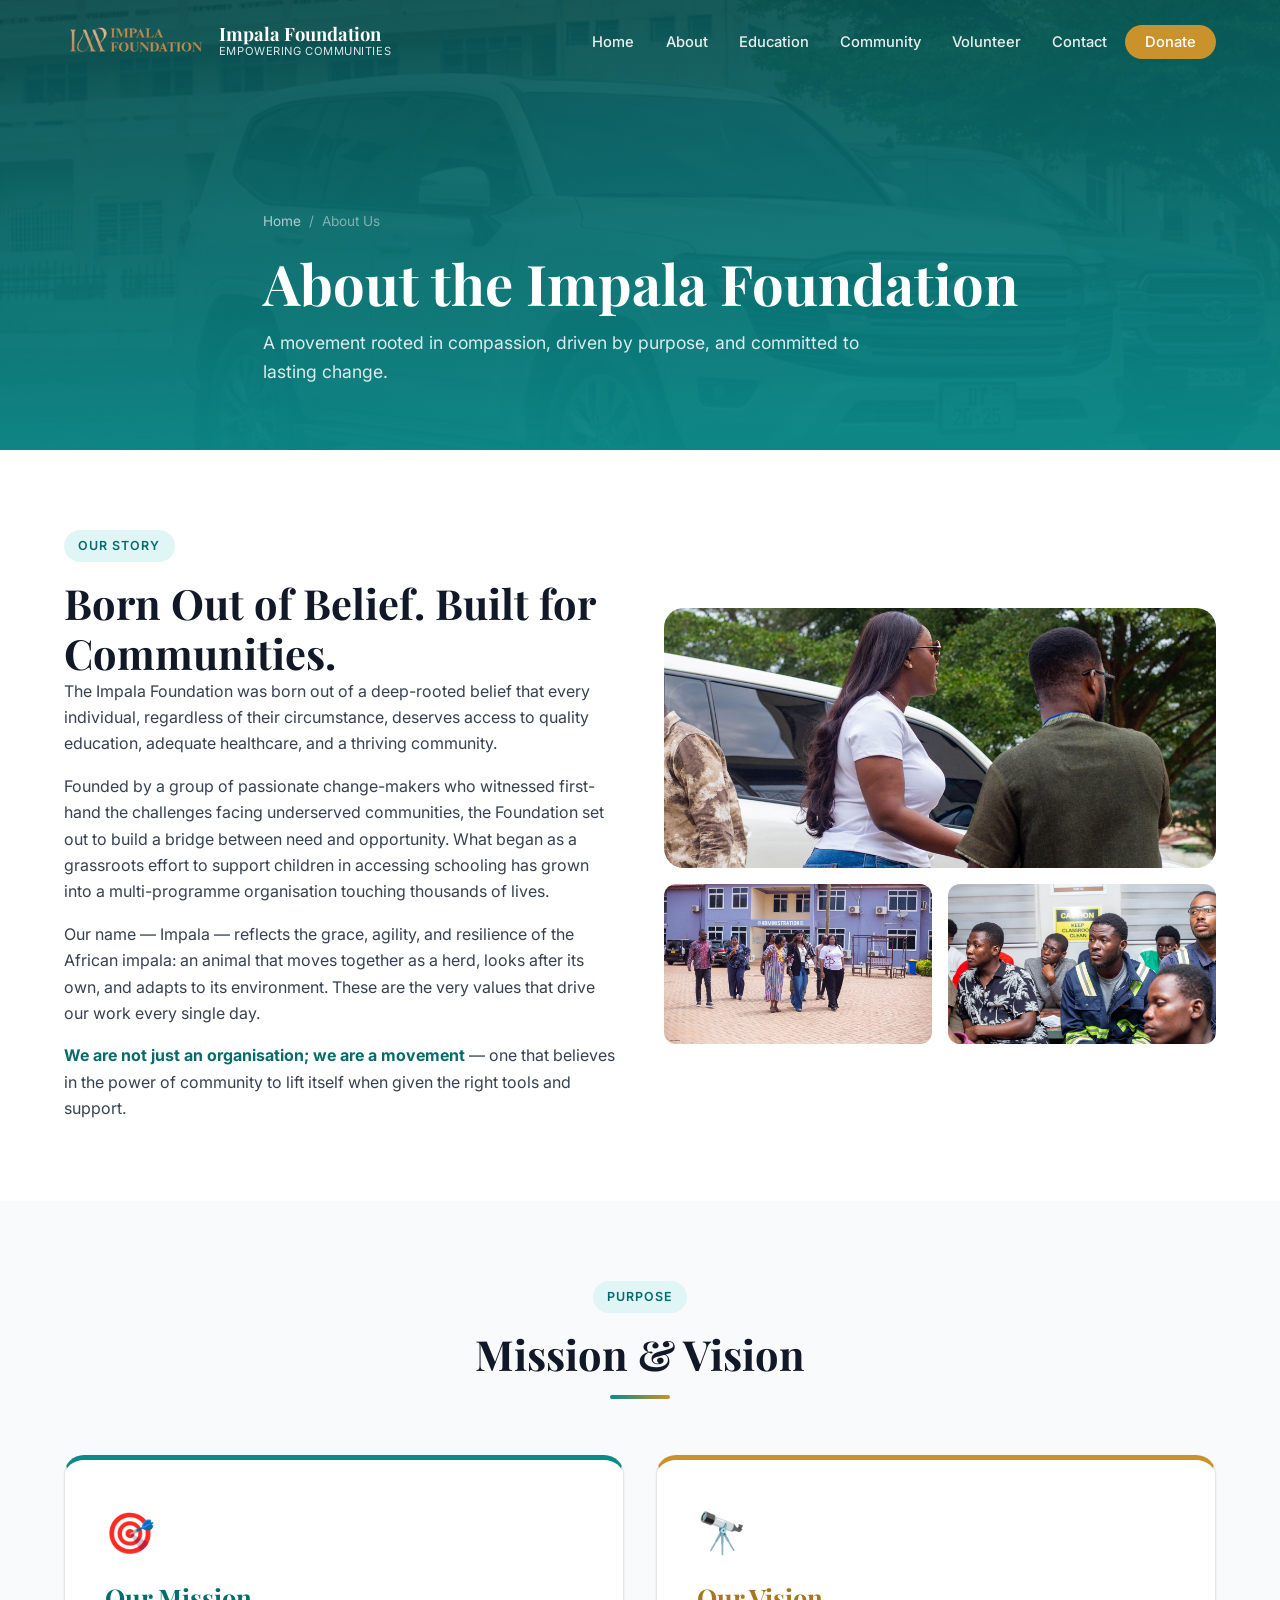
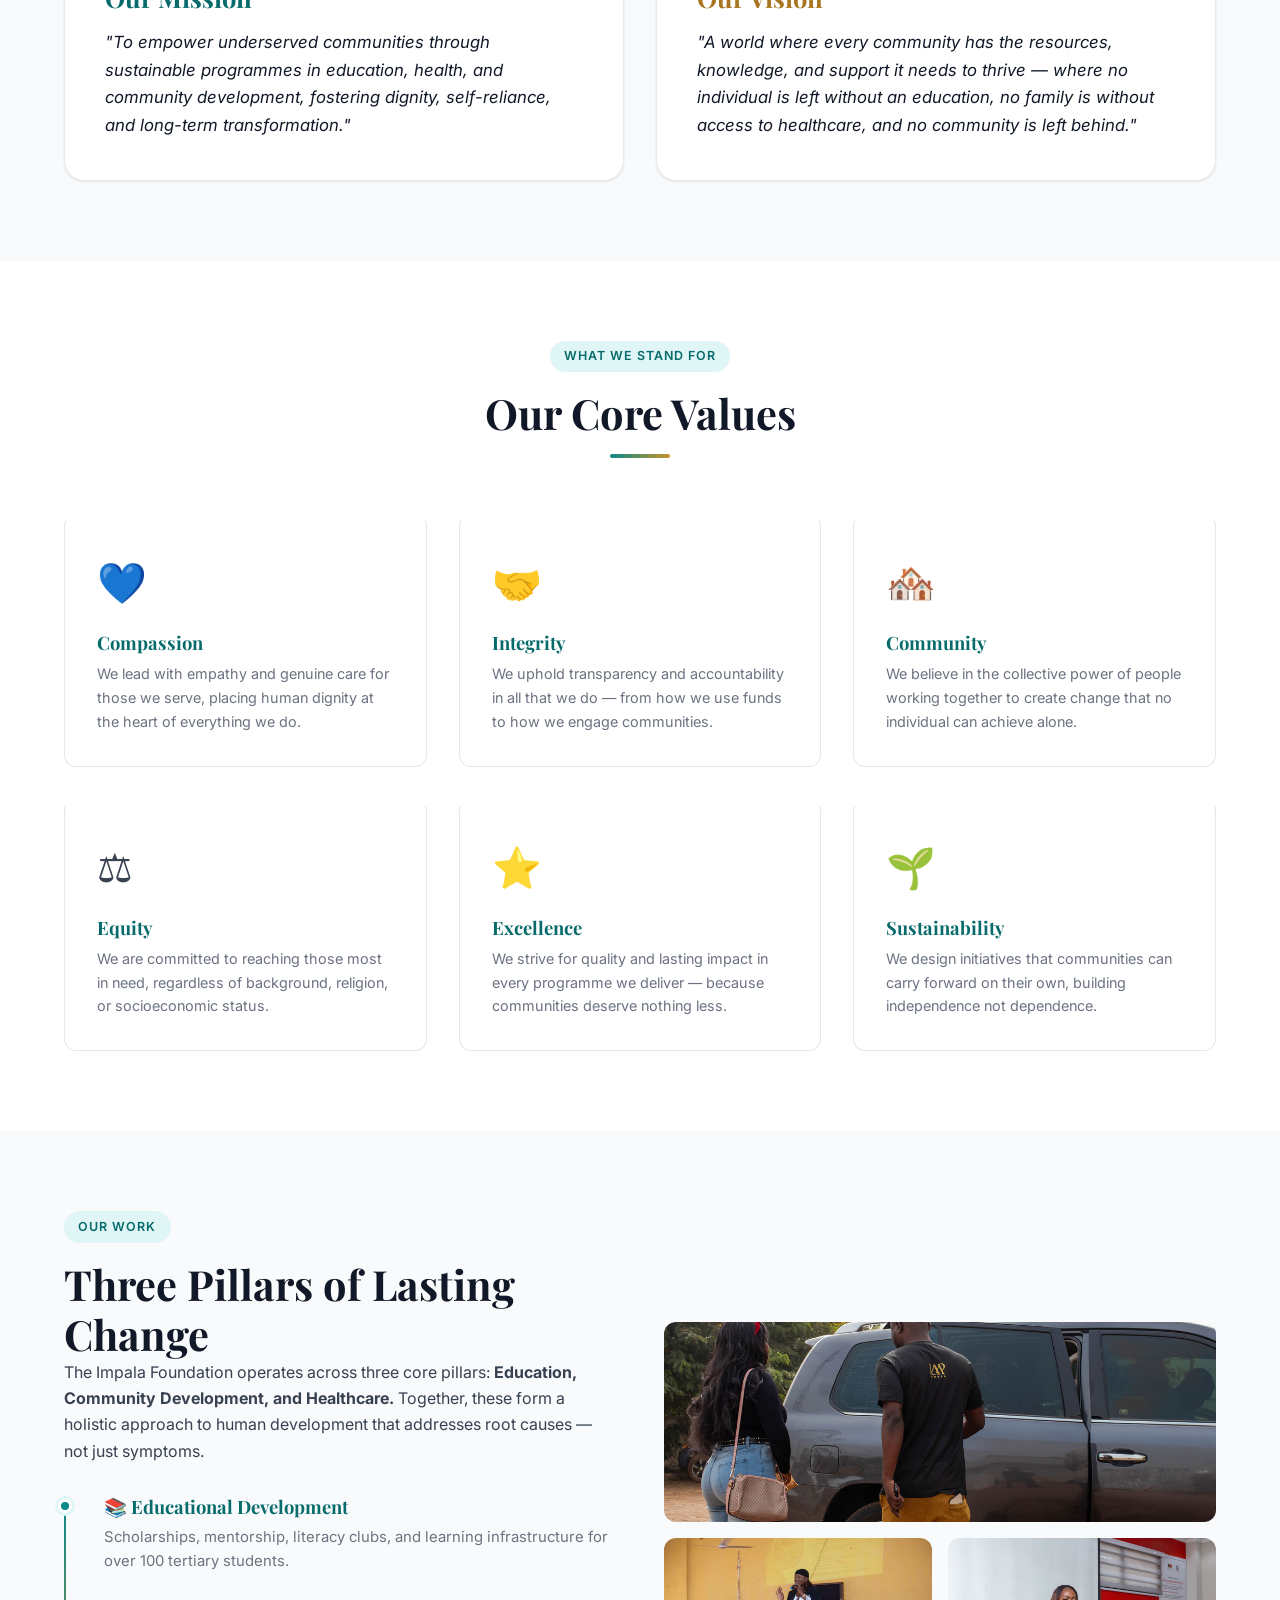
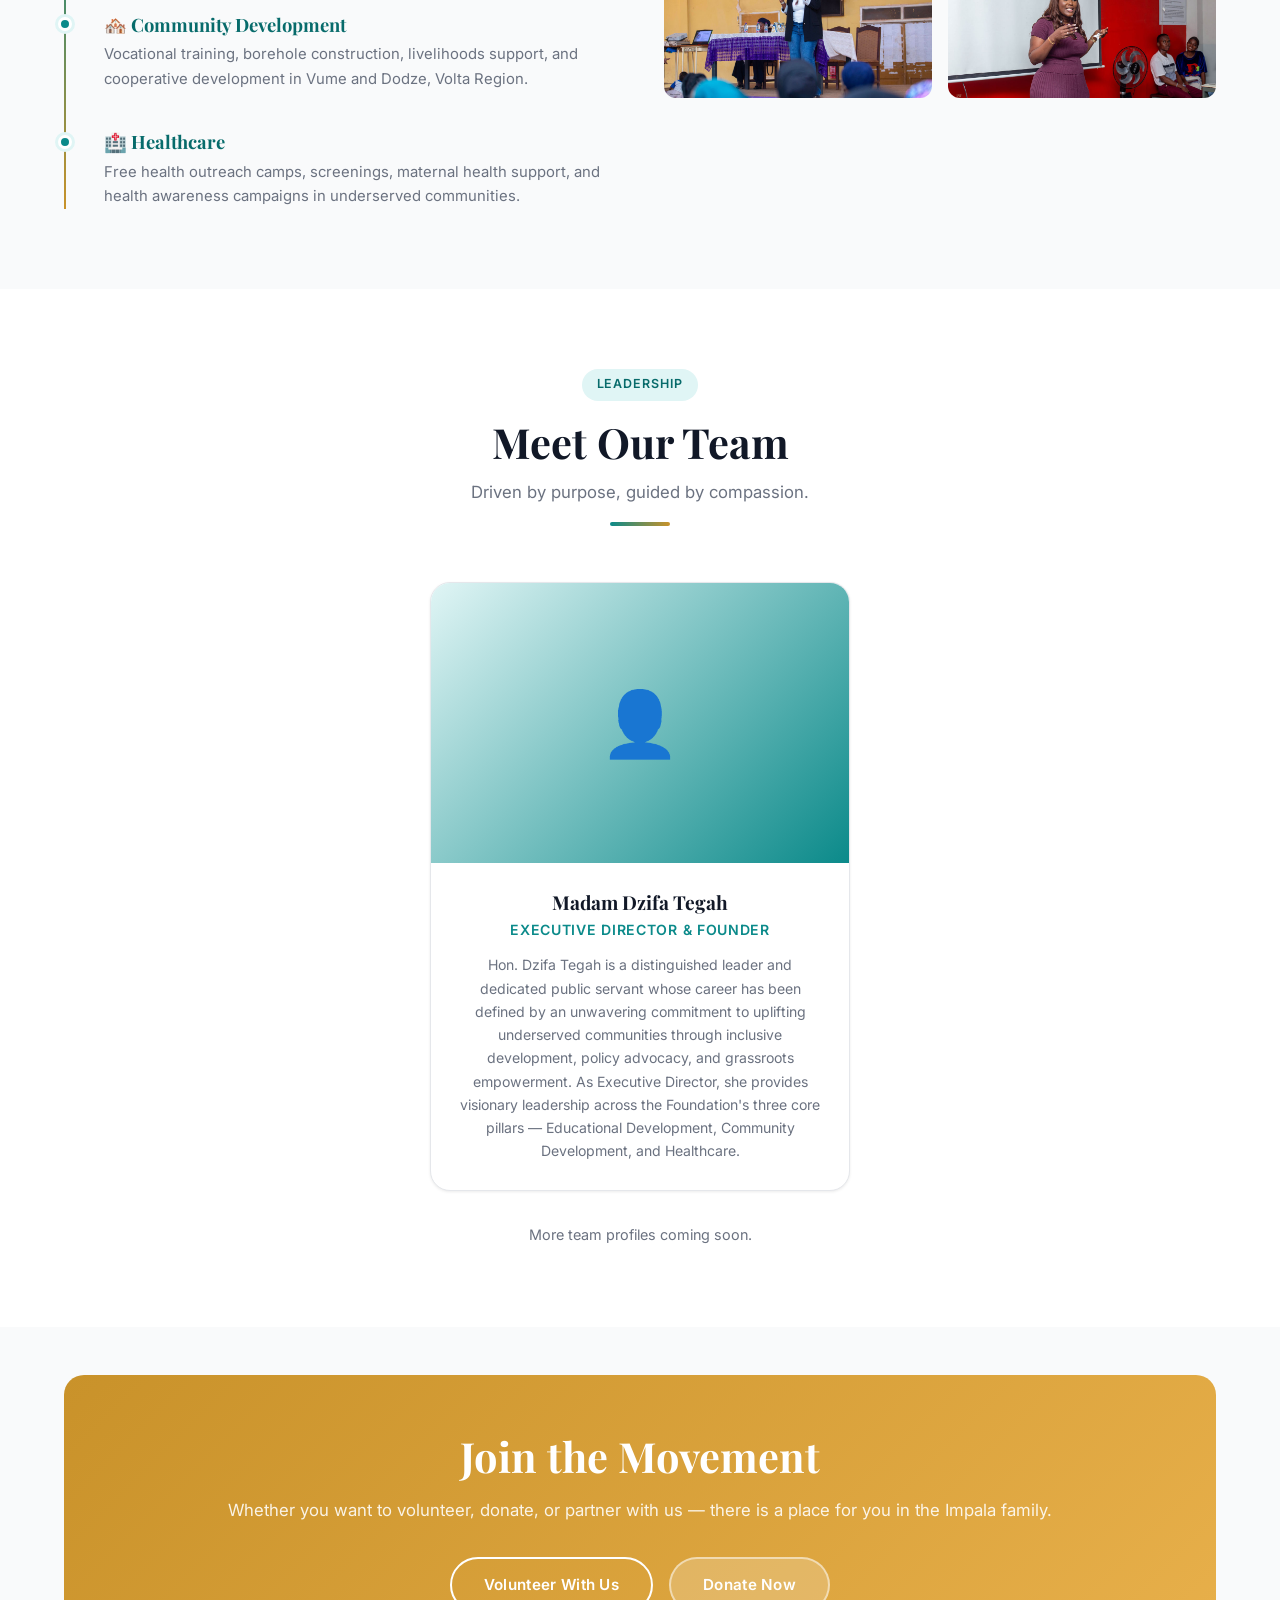
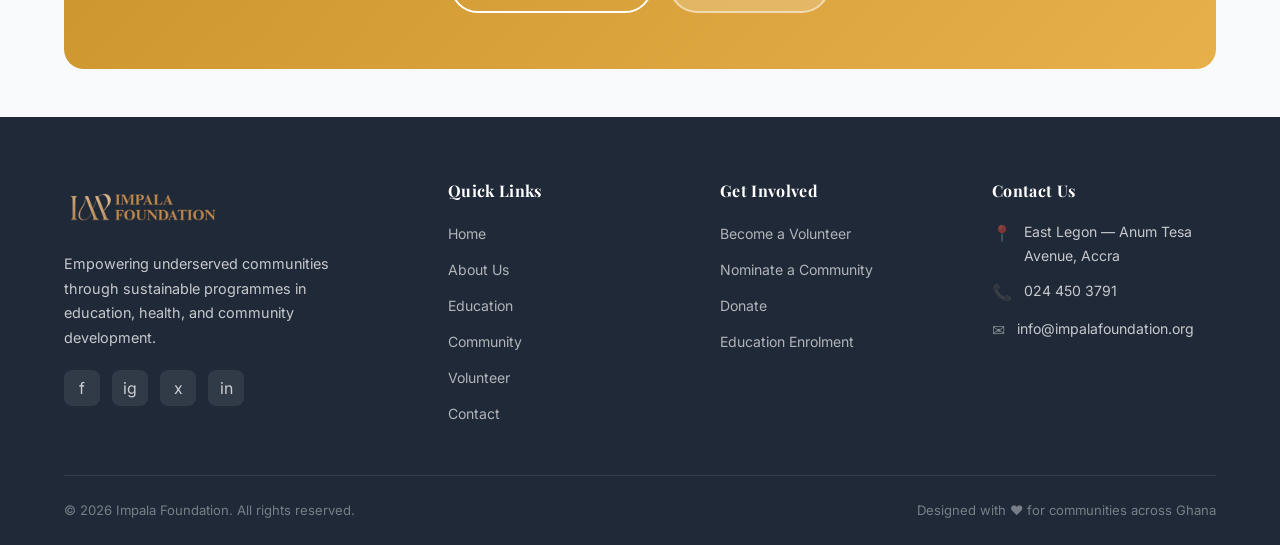
==== commit 880c084c: "Clean URLs: strip .html from internal links + 301 redirect .html to extensionless" ====
--- a/about.html
+++ b/about.html
@@ -14,18 +14,18 @@
 <nav class="navbar" id="navbar">
   <div class="container">
     <div class="nav-inner">
-      <a href="index.html" class="nav-logo">
+      <a href="/" class="nav-logo">
         <img src="Assets/Logo/IMPALA FOUNDATION.png" alt="Impala Foundation" />
         <div class="nav-logo-text">Impala Foundation<span>Empowering Communities</span></div>
       </a>
       <ul class="nav-links">
-        <li><a href="index.html"     class="nav-link">Home</a></li>
-        <li><a href="about.html"     class="nav-link">About</a></li>
-        <li><a href="education.html" class="nav-link">Education</a></li>
-        <li><a href="community.html" class="nav-link">Community</a></li>
-        <li><a href="volunteer.html" class="nav-link">Volunteer</a></li>
-        <li><a href="contact.html"   class="nav-link">Contact</a></li>
-        <li><a href="contact.html#donate" class="nav-link nav-cta">Donate</a></li>
+        <li><a href="/"     class="nav-link">Home</a></li>
+        <li><a href="about"     class="nav-link">About</a></li>
+        <li><a href="education" class="nav-link">Education</a></li>
+        <li><a href="community" class="nav-link">Community</a></li>
+        <li><a href="volunteer" class="nav-link">Volunteer</a></li>
+        <li><a href="contact"   class="nav-link">Contact</a></li>
+        <li><a href="contact#donate" class="nav-link nav-cta">Donate</a></li>
       </ul>
       <button class="hamburger" aria-label="Toggle menu"><span></span><span></span><span></span></button>
     </div>
@@ -39,7 +39,7 @@
   <div class="hero-overlay"></div>
   <div class="container">
     <div class="page-hero-content">
-      <div class="breadcrumb"><a href="index.html">Home</a><span>/</span><span>About Us</span></div>
+      <div class="breadcrumb"><a href="/">Home</a><span>/</span><span>About Us</span></div>
       <h1>About the Impala Foundation</h1>
       <p>A movement rooted in compassion, driven by purpose, and committed to lasting change.</p>
     </div>
@@ -207,8 +207,8 @@
       <h2>Join the Movement</h2>
       <p>Whether you want to volunteer, donate, or partner with us — there is a place for you in the Impala family.</p>
       <div style="display:flex;gap:1rem;justify-content:center;flex-wrap:wrap;">
-        <a href="volunteer.html" class="btn btn-secondary">Volunteer With Us</a>
-        <a href="contact.html#donate" class="btn" style="background:rgba(255,255,255,.2);color:white;border:2px solid rgba(255,255,255,.5);">Donate Now</a>
+        <a href="volunteer" class="btn btn-secondary">Volunteer With Us</a>
+        <a href="contact#donate" class="btn" style="background:rgba(255,255,255,.2);color:white;border:2px solid rgba(255,255,255,.5);">Donate Now</a>
       </div>
     </div>
   </div>
@@ -229,21 +229,21 @@
       <div>
         <h5>Quick Links</h5>
         <ul class="footer-links">
-          <li><a href="index.html">Home</a></li>
-          <li><a href="about.html">About Us</a></li>
-          <li><a href="education.html">Education</a></li>
-          <li><a href="community.html">Community</a></li>
-          <li><a href="volunteer.html">Volunteer</a></li>
-          <li><a href="contact.html">Contact</a></li>
+          <li><a href="/">Home</a></li>
+          <li><a href="about">About Us</a></li>
+          <li><a href="education">Education</a></li>
+          <li><a href="community">Community</a></li>
+          <li><a href="volunteer">Volunteer</a></li>
+          <li><a href="contact">Contact</a></li>
         </ul>
       </div>
       <div>
         <h5>Get Involved</h5>
         <ul class="footer-links">
-          <li><a href="volunteer.html#apply">Become a Volunteer</a></li>
-          <li><a href="community.html#nominate">Nominate a Community</a></li>
-          <li><a href="contact.html#donate">Donate</a></li>
-          <li><a href="education.html#enroll">Education Enrolment</a></li>
+          <li><a href="volunteer#apply">Become a Volunteer</a></li>
+          <li><a href="community#nominate">Nominate a Community</a></li>
+          <li><a href="contact#donate">Donate</a></li>
+          <li><a href="education#enroll">Education Enrolment</a></li>
         </ul>
       </div>
       <div>
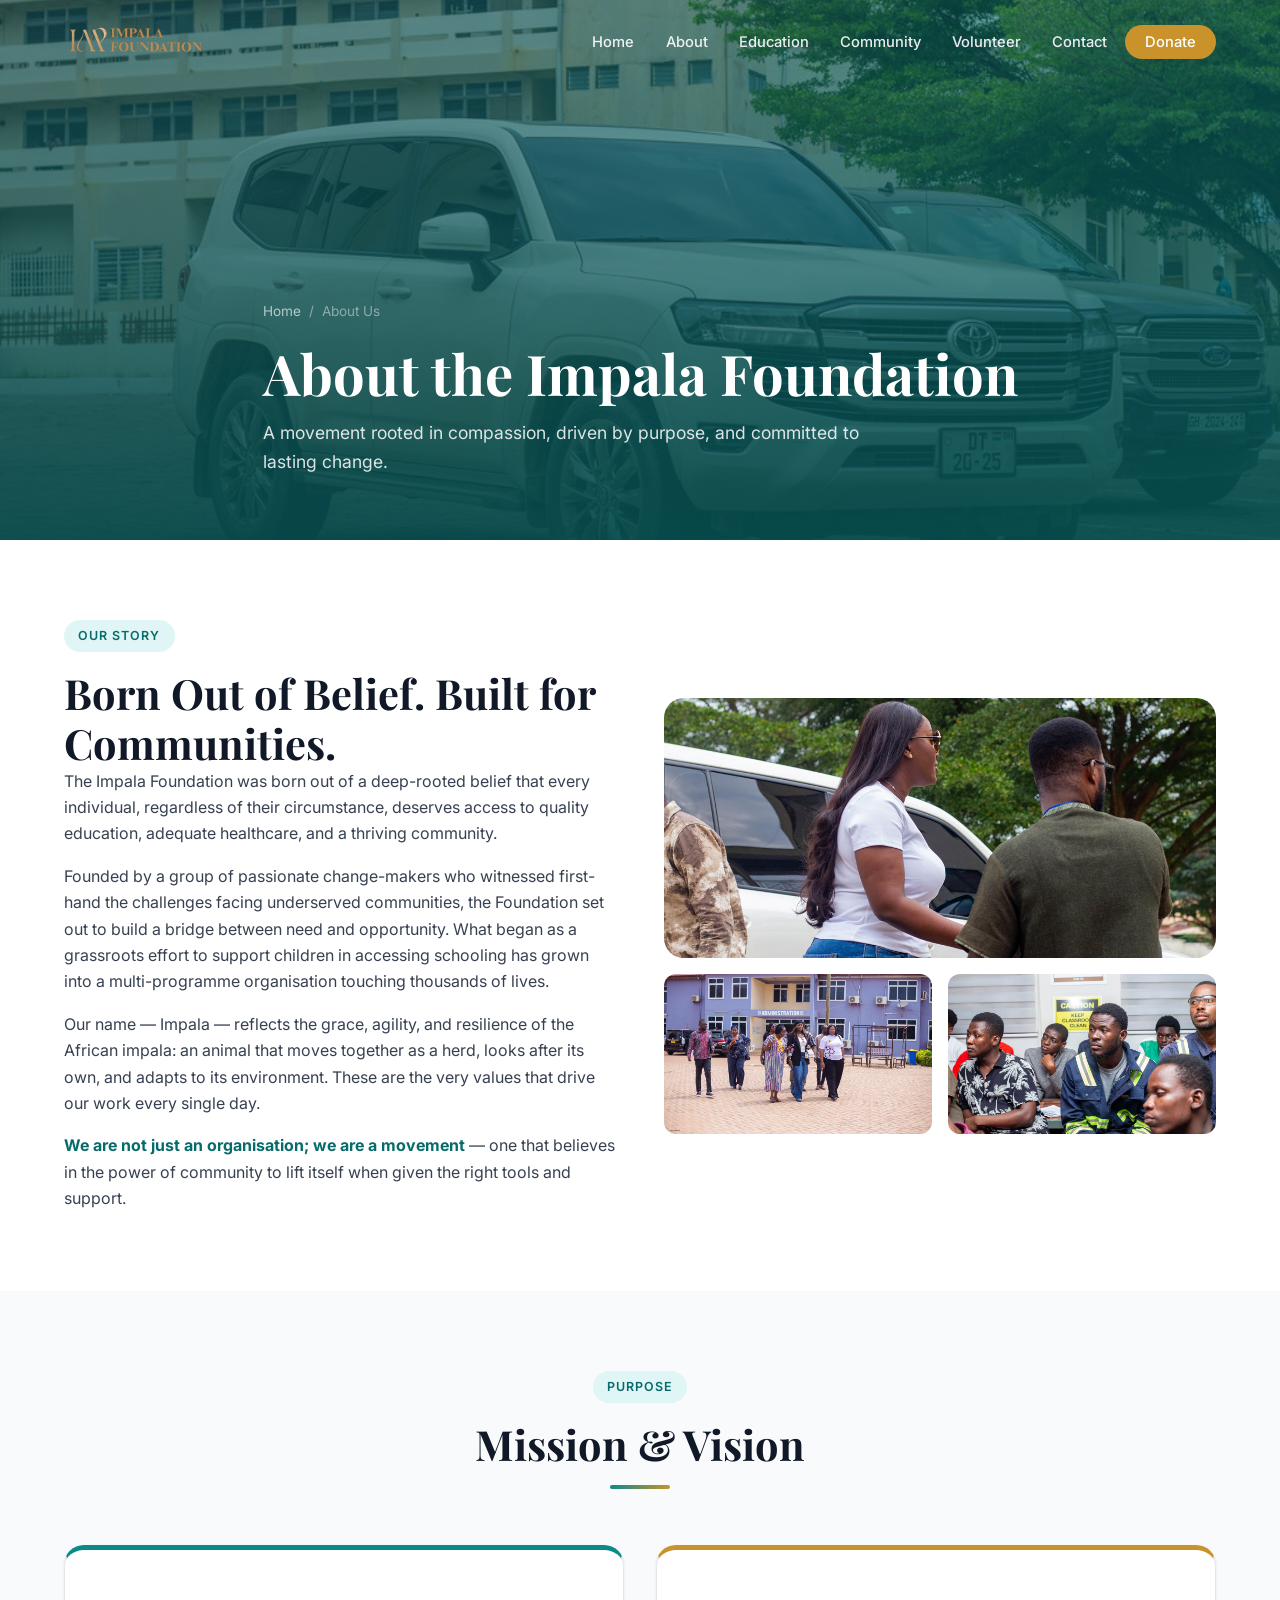
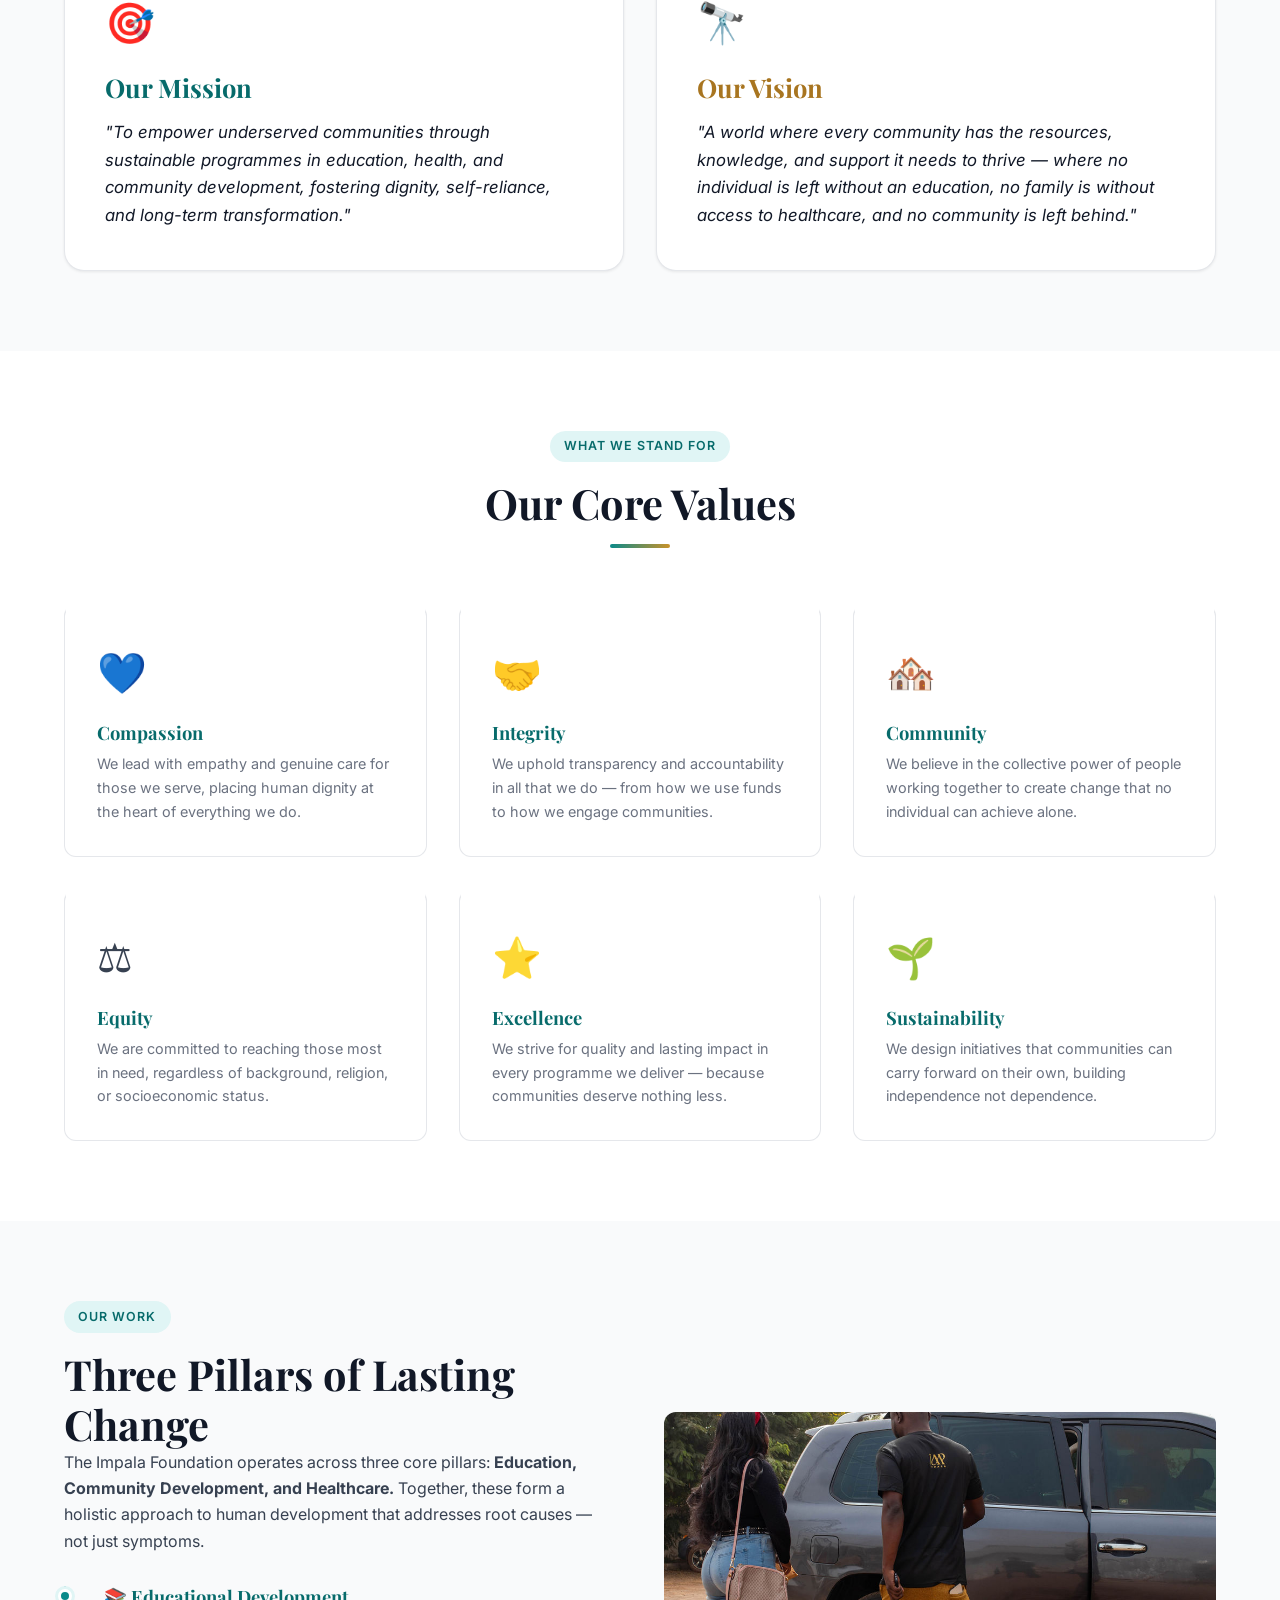
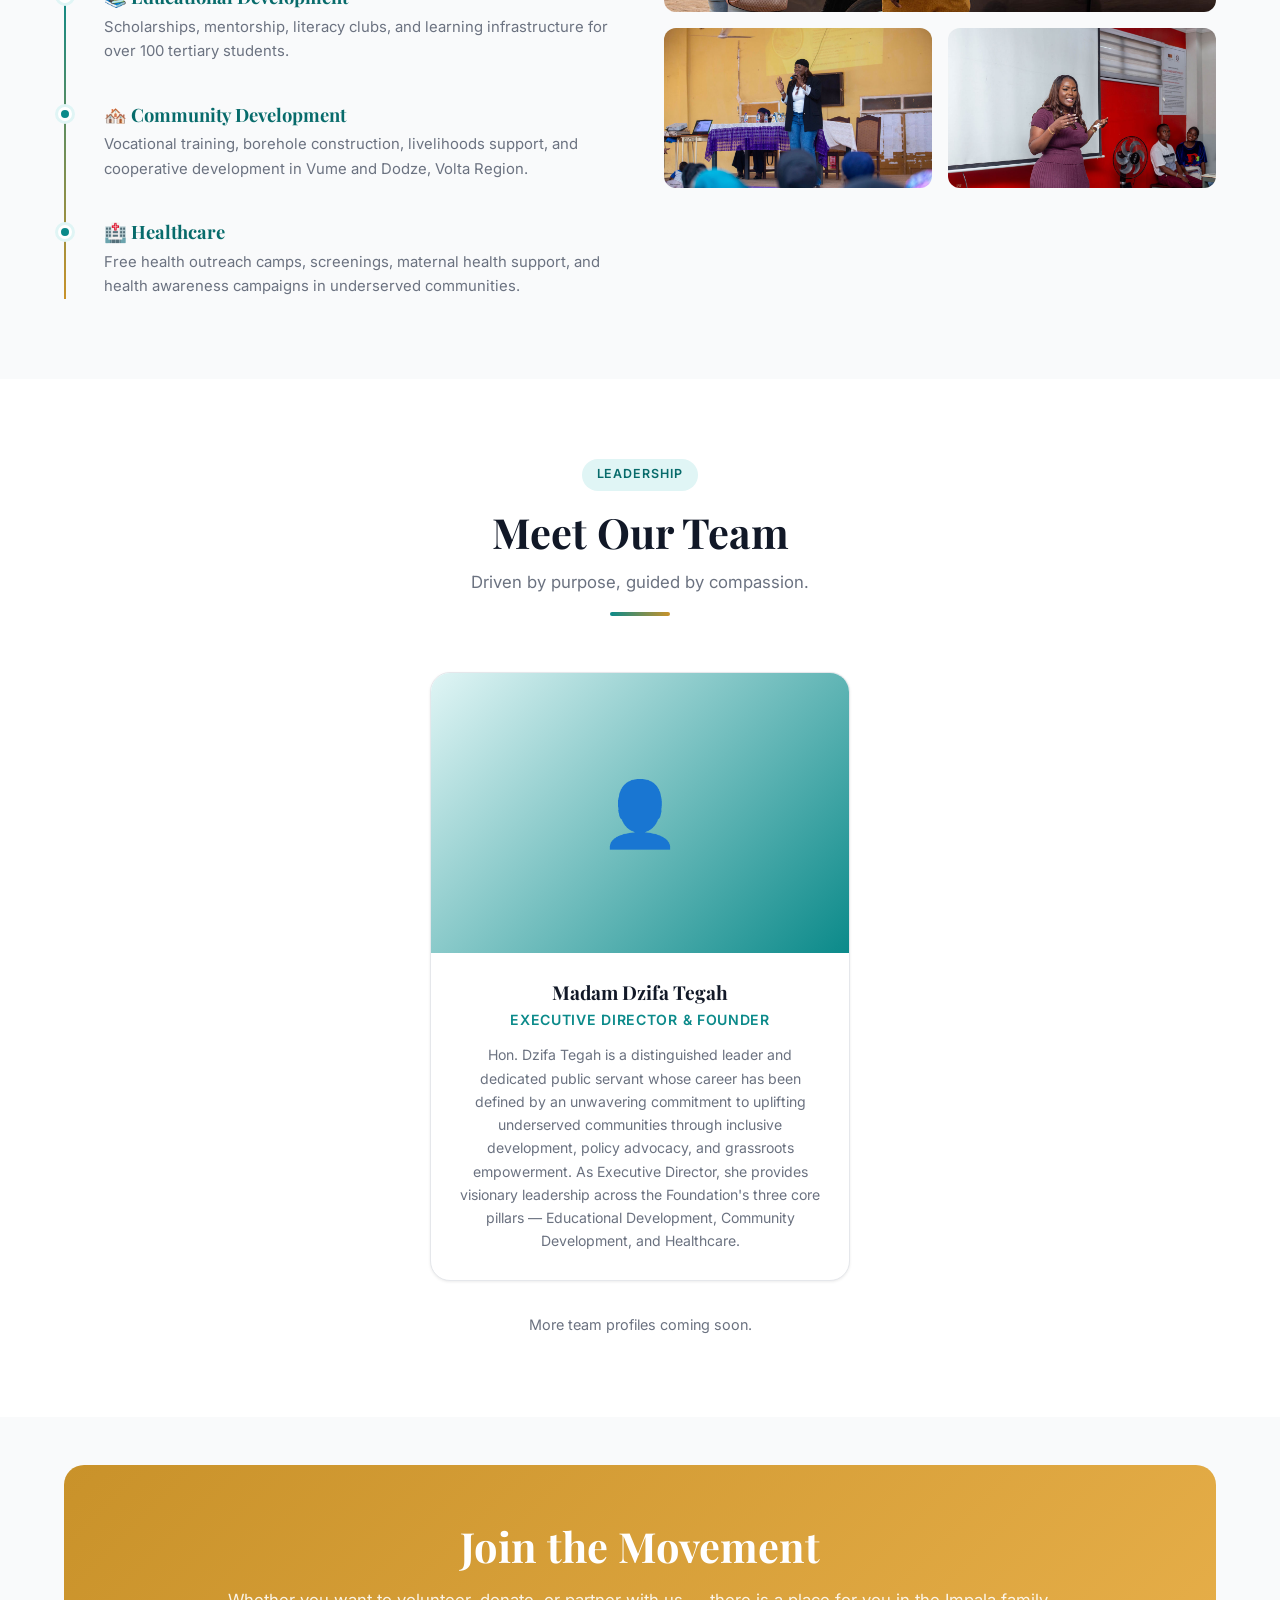
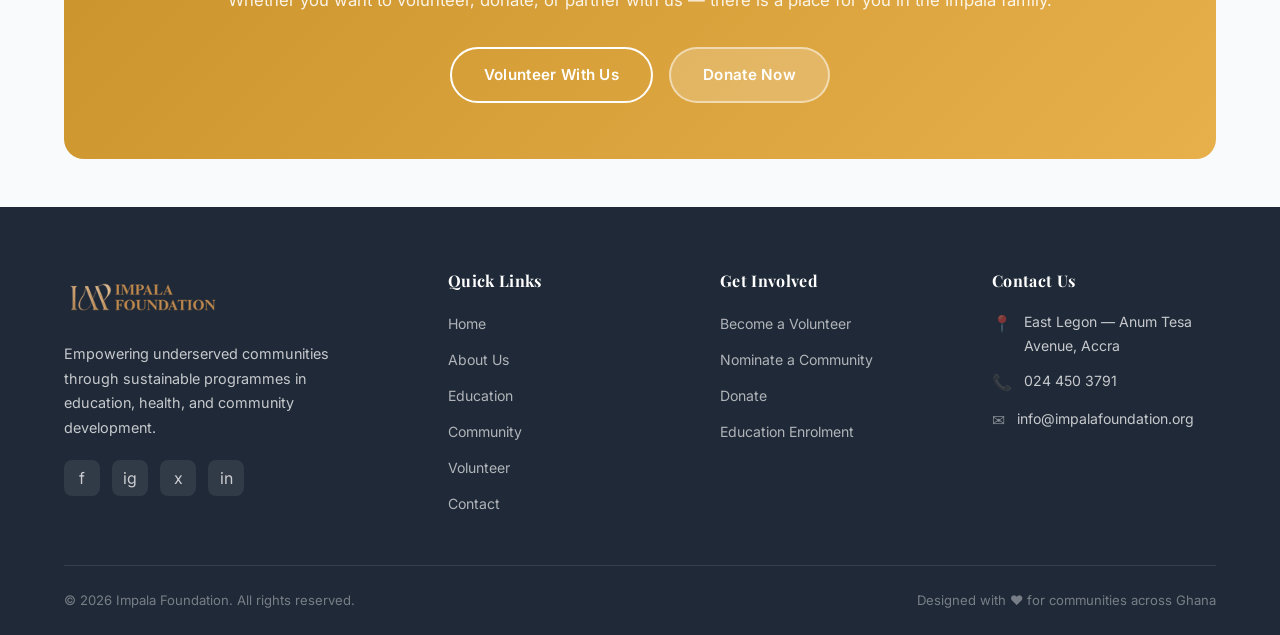
==== commit 6fac6877: "Header fixes: remove duplicate logo text, show banner images more, robust mobile menu (992px breakpo" ====
--- a/about.html
+++ b/about.html
@@ -16,7 +16,6 @@
     <div class="nav-inner">
       <a href="/" class="nav-logo">
         <img src="Assets/Logo/IMPALA FOUNDATION.png" alt="Impala Foundation" />
-        <div class="nav-logo-text">Impala Foundation<span>Empowering Communities</span></div>
       </a>
       <ul class="nav-links">
         <li><a href="/"     class="nav-link">Home</a></li>
--- a/css/styles.css
+++ b/css/styles.css
@@ -268,6 +268,8 @@
   padding: .5rem;
   border-radius: 8px;
   transition: background var(--transition);
+  position: relative;
+  z-index: 1002;
 }
 .hamburger span {
   display: block;
@@ -278,6 +280,7 @@
   transition: all var(--transition);
 }
 .navbar.scrolled .hamburger span { background: var(--dark); }
+.hamburger.open span { background: var(--dark); }
 .hamburger.open span:nth-child(1) { transform: translateY(7px) rotate(45deg); }
 .hamburger.open span:nth-child(2) { opacity: 0; }
 .hamburger.open span:nth-child(3) { transform: translateY(-7px) rotate(-45deg); }
@@ -296,12 +299,12 @@
   inset: 0;
   background-size: cover;
   background-position: center;
-  opacity: .22;
+  opacity: .4;
 }
 .hero-overlay {
   position: absolute;
   inset: 0;
-  background: linear-gradient(to right, rgba(6,73,74,.85) 0%, rgba(11,138,138,.5) 100%);
+  background: linear-gradient(to right, rgba(6,73,74,.82) 0%, rgba(11,138,138,.45) 100%);
 }
 .hero-content {
   position: relative;
@@ -363,7 +366,7 @@
 
 /* ── Page Hero (inner pages) ── */
 .page-hero {
-  min-height: 50vh;
+  min-height: 60vh;
   display: flex;
   align-items: flex-end;
   padding-bottom: 4rem;
@@ -371,9 +374,9 @@
   overflow: hidden;
   background: linear-gradient(135deg, #06494a, #0b8a8a);
 }
-.page-hero .hero-bg { opacity: .2; }
+.page-hero .hero-bg { opacity: .55; }
 .page-hero .hero-overlay {
-  background: linear-gradient(to bottom, rgba(6,73,74,.6), rgba(11,138,138,.85));
+  background: linear-gradient(to bottom, rgba(6,73,74,.25) 0%, rgba(6,73,74,.55) 55%, rgba(6,73,74,.88) 100%);
 }
 .page-hero-content {
   position: relative;
@@ -937,7 +940,8 @@
   .stats-grid { grid-template-columns: repeat(2, 1fr); }
   .stat-item::after { display: none; }
 }
-@media (max-width: 768px) {
+/* Mobile navigation — triggers on phones and small tablets */
+@media (max-width: 992px) {
   .hamburger { display: flex; }
   .nav-links {
     position: fixed;
@@ -957,7 +961,9 @@
   .nav-link { color: var(--text) !important; width: 100%; font-size: 1rem; }
   .nav-link:hover, .nav-link.active { background: var(--teal-light) !important; color: var(--teal-dark) !important; }
   .nav-cta { color: var(--white) !important; background: var(--gold) !important; }
-
+  .navbar.scrolled .hamburger span { background: var(--dark); }
+}
+@media (max-width: 768px) {
   .grid-2, .grid-3, .grid-4, .form-grid { grid-template-columns: 1fr; }
   .form-group.full { grid-column: 1; }
   .hero-stats { gap: 1.5rem; }
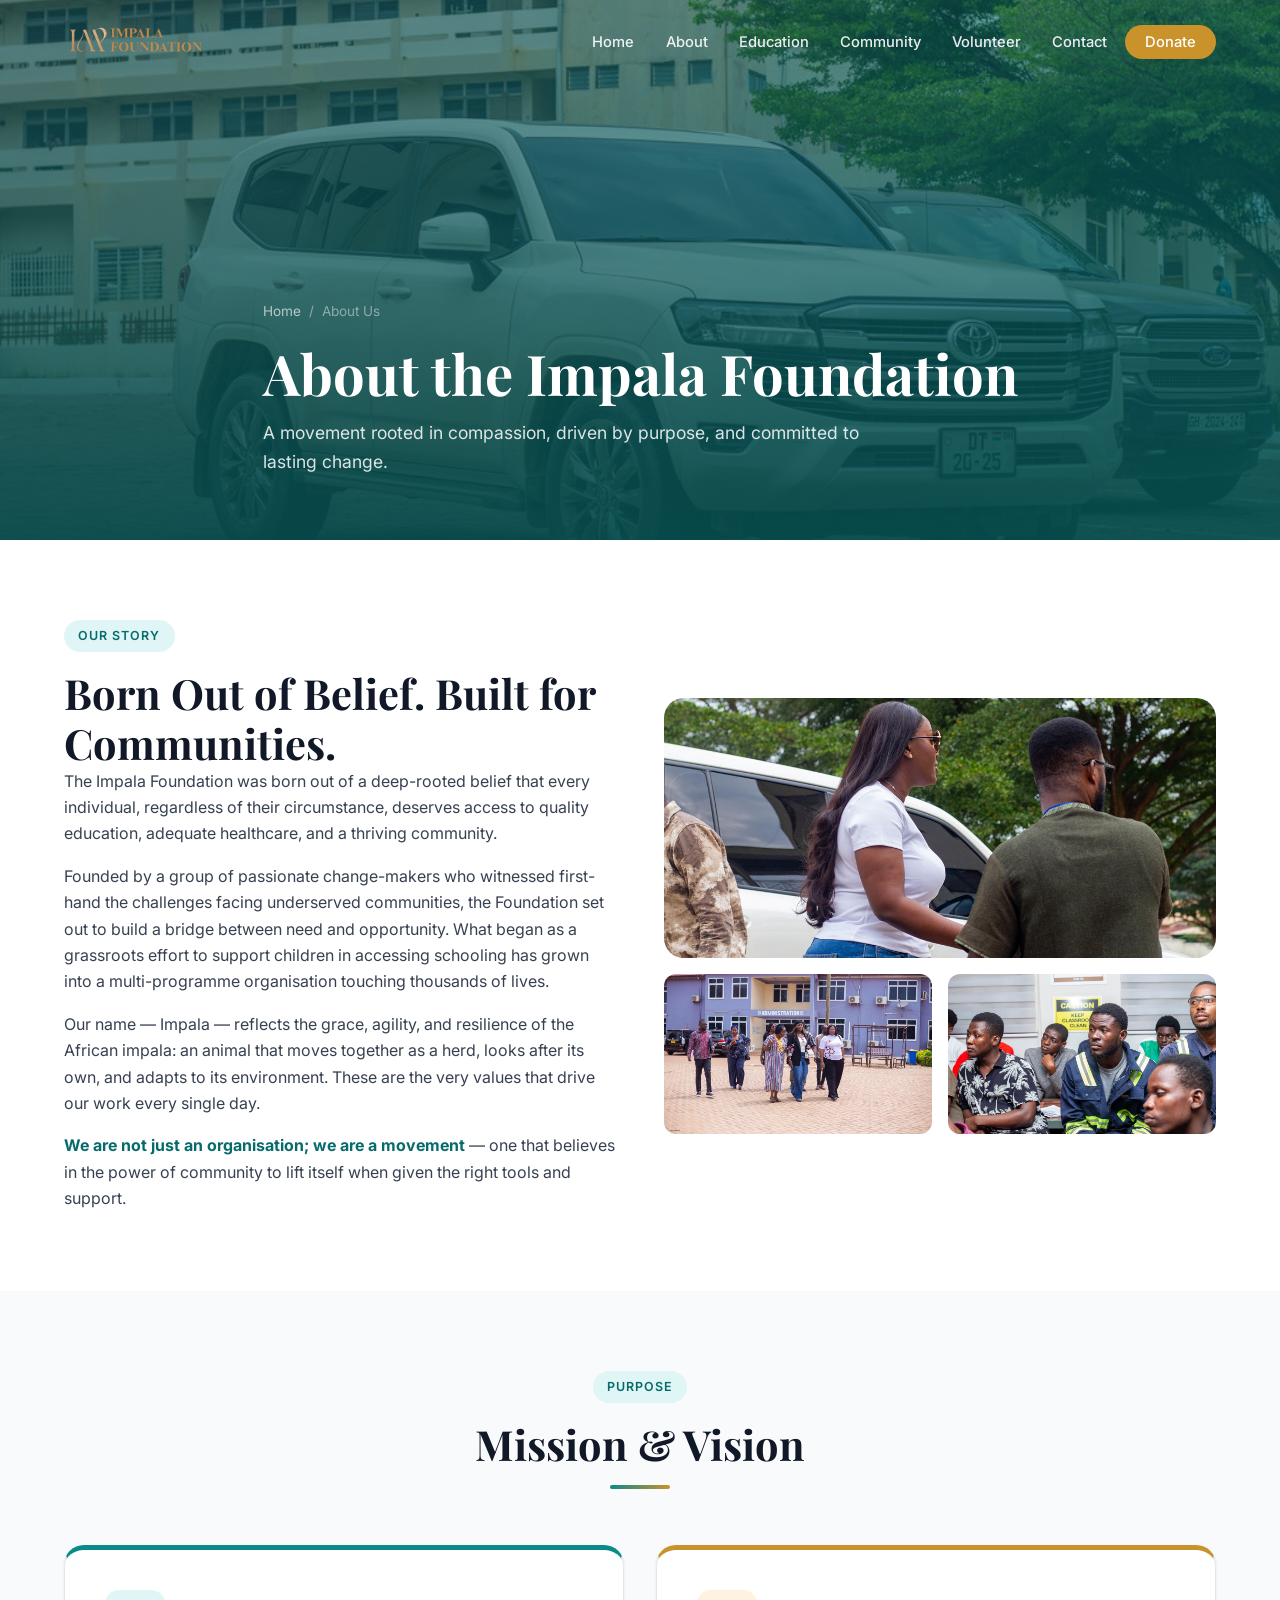
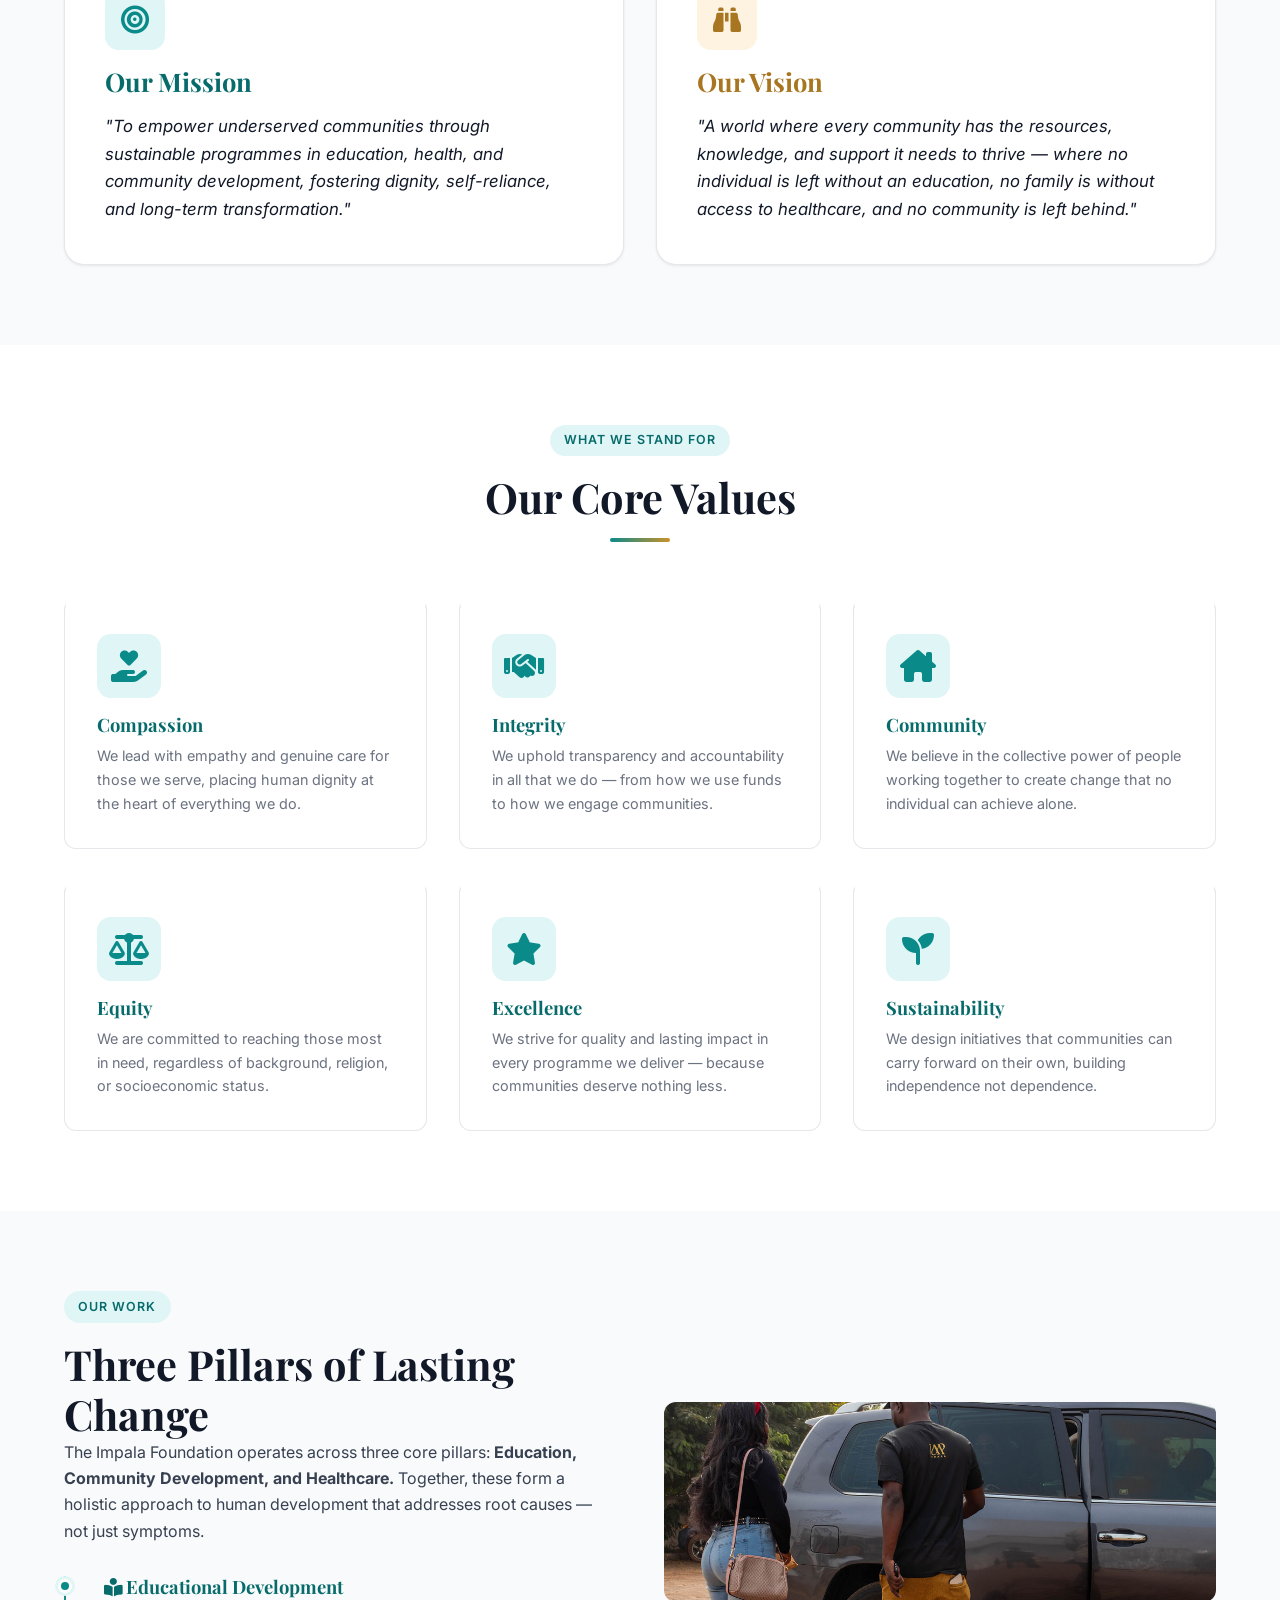
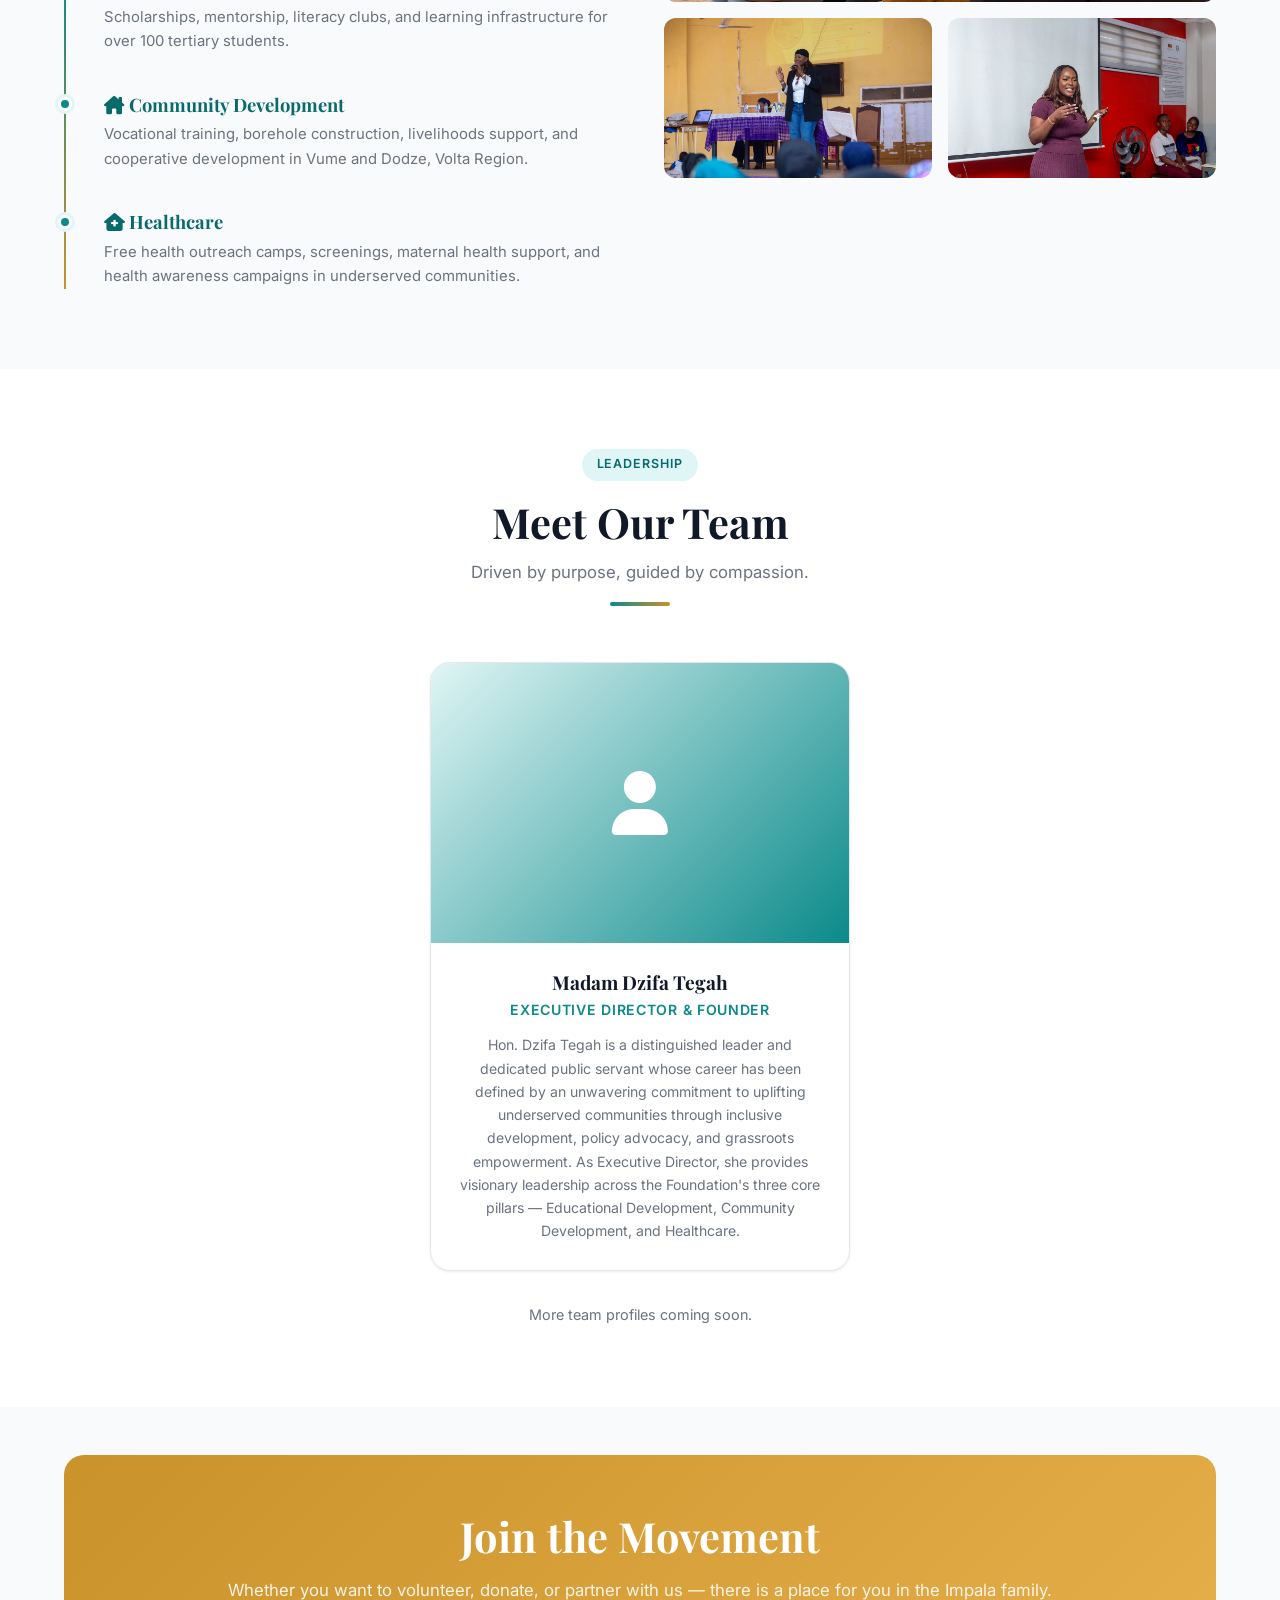
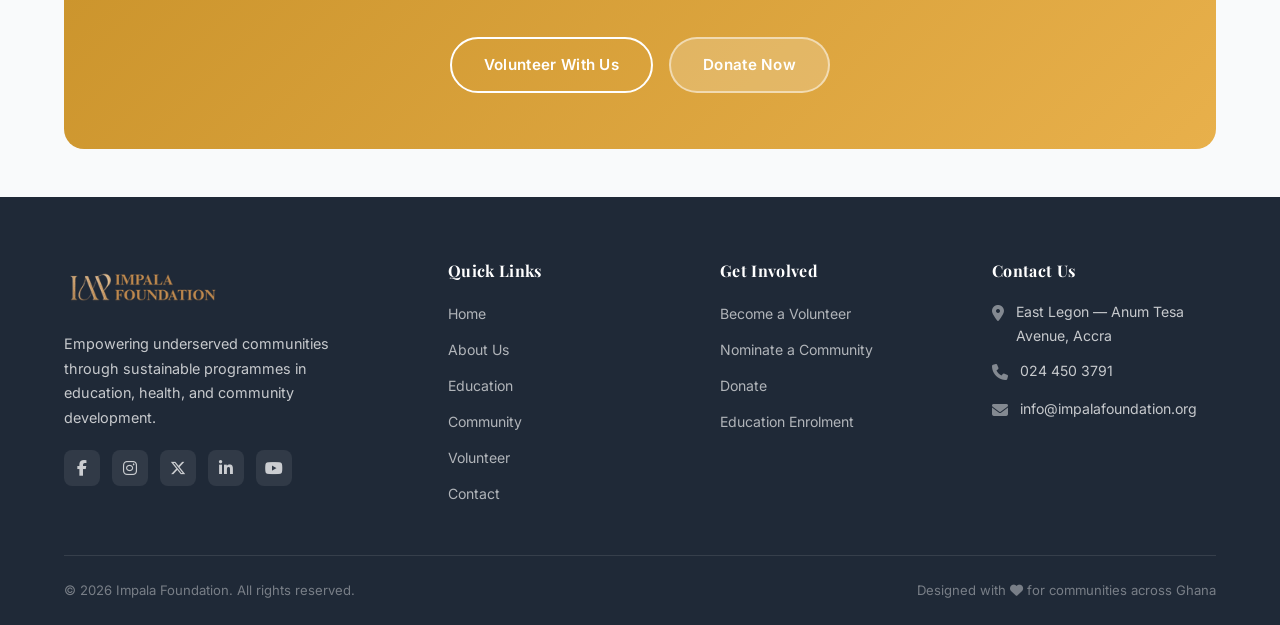
==== commit 6d811972: "Replace emojis with Font Awesome icons, real social brand icons (footer + contact), redesign Core Pr" ====
--- a/about.html
+++ b/about.html
@@ -5,6 +5,7 @@
   <meta name="viewport" content="width=device-width, initial-scale=1.0" />
   <title>About Us — Impala Foundation</title>
   <meta name="description" content="Learn about the Impala Foundation — our story, mission, vision, values and leadership team." />
+  <link rel="stylesheet" href="https://cdnjs.cloudflare.com/ajax/libs/font-awesome/6.5.2/css/all.min.css" referrerpolicy="no-referrer" />
   <link rel="stylesheet" href="css/styles.css" />
   <link rel="icon" href="Assets/Logo/IMPALA FOUNDATION.png" />
 </head>
@@ -82,12 +83,12 @@
     </div>
     <div class="grid-2" style="gap:2rem;">
       <div class="fade-in" style="background:var(--white);border-radius:var(--radius-lg);padding:2.5rem;border:1px solid var(--border);box-shadow:var(--shadow-sm);border-top:5px solid var(--teal);">
-        <div style="font-size:2.5rem;margin-bottom:1rem;">🎯</div>
+        <div style="font-size:1.75rem;margin-bottom:1rem;width:60px;height:60px;display:flex;align-items:center;justify-content:center;background:var(--teal-light);color:var(--teal);border-radius:14px;"><i class="fa-solid fa-bullseye"></i></div>
         <h3 style="color:var(--teal-dark);margin-bottom:1rem;">Our Mission</h3>
         <p style="font-size:1.05rem;font-style:italic;color:var(--dark);">"To empower underserved communities through sustainable programmes in education, health, and community development, fostering dignity, self-reliance, and long-term transformation."</p>
       </div>
       <div class="fade-in" style="background:var(--white);border-radius:var(--radius-lg);padding:2.5rem;border:1px solid var(--border);box-shadow:var(--shadow-sm);border-top:5px solid var(--gold);">
-        <div style="font-size:2.5rem;margin-bottom:1rem;">🔭</div>
+        <div style="font-size:1.75rem;margin-bottom:1rem;width:60px;height:60px;display:flex;align-items:center;justify-content:center;background:var(--gold-light);color:var(--gold-dark);border-radius:14px;"><i class="fa-solid fa-binoculars"></i></div>
         <h3 style="color:var(--gold-dark);margin-bottom:1rem;">Our Vision</h3>
         <p style="font-size:1.05rem;font-style:italic;color:var(--dark);">"A world where every community has the resources, knowledge, and support it needs to thrive — where no individual is left without an education, no family is without access to healthcare, and no community is left behind."</p>
       </div>
@@ -103,34 +104,34 @@
       <h2>Our Core Values</h2>
       <div class="divider"></div>
     </div>
-    <div class="grid-3" style="grid-template-columns:repeat(3,1fr);">
-      <div class="value-card fade-in">
-        <div class="value-icon">💙</div>
+    <div class="grid-3">
+      <div class="value-card fade-in">
+        <div class="value-icon"><i class="fa-solid fa-hand-holding-heart"></i></div>
         <h4>Compassion</h4>
         <p>We lead with empathy and genuine care for those we serve, placing human dignity at the heart of everything we do.</p>
       </div>
       <div class="value-card fade-in">
-        <div class="value-icon">🤝</div>
+        <div class="value-icon"><i class="fa-solid fa-handshake"></i></div>
         <h4>Integrity</h4>
         <p>We uphold transparency and accountability in all that we do — from how we use funds to how we engage communities.</p>
       </div>
       <div class="value-card fade-in">
-        <div class="value-icon">🏘️</div>
+        <div class="value-icon"><i class="fa-solid fa-house-chimney"></i></div>
         <h4>Community</h4>
         <p>We believe in the collective power of people working together to create change that no individual can achieve alone.</p>
       </div>
       <div class="value-card fade-in">
-        <div class="value-icon">⚖️</div>
+        <div class="value-icon"><i class="fa-solid fa-scale-balanced"></i></div>
         <h4>Equity</h4>
         <p>We are committed to reaching those most in need, regardless of background, religion, or socioeconomic status.</p>
       </div>
       <div class="value-card fade-in">
-        <div class="value-icon">⭐</div>
+        <div class="value-icon"><i class="fa-solid fa-star"></i></div>
         <h4>Excellence</h4>
         <p>We strive for quality and lasting impact in every programme we deliver — because communities deserve nothing less.</p>
       </div>
       <div class="value-card fade-in">
-        <div class="value-icon">🌱</div>
+        <div class="value-icon"><i class="fa-solid fa-seedling"></i></div>
         <h4>Sustainability</h4>
         <p>We design initiatives that communities can carry forward on their own, building independence not dependence.</p>
       </div>
@@ -149,17 +150,17 @@
         <div class="timeline" style="margin-top:2rem;">
           <div class="timeline-item">
             <div class="timeline-dot"></div>
-            <h4>📚 Educational Development</h4>
+            <h4><i class="fa-solid fa-book-open-reader"></i> Educational Development</h4>
             <p>Scholarships, mentorship, literacy clubs, and learning infrastructure for over 100 tertiary students.</p>
           </div>
           <div class="timeline-item">
             <div class="timeline-dot"></div>
-            <h4>🏘️ Community Development</h4>
+            <h4><i class="fa-solid fa-house-chimney"></i> Community Development</h4>
             <p>Vocational training, borehole construction, livelihoods support, and cooperative development in Vume and Dodze, Volta Region.</p>
           </div>
           <div class="timeline-item">
             <div class="timeline-dot"></div>
-            <h4>🏥 Healthcare</h4>
+            <h4><i class="fa-solid fa-house-medical"></i> Healthcare</h4>
             <p>Free health outreach camps, screenings, maternal health support, and health awareness campaigns in underserved communities.</p>
           </div>
         </div>
@@ -187,7 +188,7 @@
     </div>
     <div style="max-width:420px;margin:0 auto;">
       <div class="team-card fade-in">
-        <div class="team-avatar">👤</div>
+        <div class="team-avatar"><i class="fa-solid fa-user"></i></div>
         <div class="team-body">
           <h3 class="team-name">Madam Dzifa Tegah</h3>
           <div class="team-role">Executive Director &amp; Founder</div>
@@ -221,8 +222,8 @@
         <img src="Assets/Logo/IMPALA FOUNDATION.png" alt="Impala Foundation" />
         <p>Empowering underserved communities through sustainable programmes in education, health, and community development.</p>
         <div class="footer-socials">
-          <div class="footer-social">f</div><div class="footer-social">ig</div>
-          <div class="footer-social">x</div><div class="footer-social">in</div>
+          <a href="#" class="footer-social" aria-label="Facebook"><i class="fa-brands fa-facebook-f"></i></a><a href="#" class="footer-social" aria-label="Instagram"><i class="fa-brands fa-instagram"></i></a>
+          <a href="#" class="footer-social" aria-label="X (Twitter)"><i class="fa-brands fa-x-twitter"></i></a><a href="#" class="footer-social" aria-label="LinkedIn"><i class="fa-brands fa-linkedin-in"></i></a><a href="#" class="footer-social" aria-label="YouTube"><i class="fa-brands fa-youtube"></i></a>
         </div>
       </div>
       <div>
@@ -248,15 +249,15 @@
       <div>
         <h5>Contact Us</h5>
         <div class="footer-contact">
-          <div class="footer-contact-item"><span>📍</span><span>East Legon — Anum Tesa Avenue, Accra</span></div>
-          <div class="footer-contact-item"><span>📞</span><span><a href="tel:+233244503791">024 450 3791</a></span></div>
-          <div class="footer-contact-item"><span>✉️</span><span><a href="mailto:info@impalafoundation.org">info@impalafoundation.org</a></span></div>
+          <div class="footer-contact-item"><span><i class="fa-solid fa-location-dot"></i></span><span>East Legon — Anum Tesa Avenue, Accra</span></div>
+          <div class="footer-contact-item"><span><i class="fa-solid fa-phone"></i></span><span><a href="tel:+233244503791">024 450 3791</a></span></div>
+          <div class="footer-contact-item"><span><i class="fa-solid fa-envelope"></i></span><span><a href="mailto:info@impalafoundation.org">info@impalafoundation.org</a></span></div>
         </div>
       </div>
     </div>
     <div class="footer-bottom">
       <span>© 2026 Impala Foundation. All rights reserved.</span>
-      <span>Designed with ♥ for communities across Ghana</span>
+      <span>Designed with <i class="fa-solid fa-heart"></i> for communities across Ghana</span>
     </div>
   </div>
 </footer>
--- a/css/styles.css
+++ b/css/styles.css
@@ -432,7 +432,7 @@
   border-radius: var(--radius-lg);
   overflow: hidden;
   cursor: pointer;
-  min-height: 420px;
+  min-height: 300px;
   display: flex;
   flex-direction: column;
   justify-content: flex-end;
@@ -449,56 +449,54 @@
   object-fit: cover;
   transition: transform .5s ease;
 }
-.prog-card:hover .prog-card-img { transform: scale(1.06); }
+.prog-card:hover .prog-card-img { transform: scale(1.08); }
 .prog-card-overlay {
   position: absolute;
   inset: 0;
-  background: linear-gradient(to top, rgba(6,40,40,.92) 0%, rgba(6,40,40,.3) 60%, transparent 100%);
+  background: linear-gradient(to top, rgba(6,40,40,.95) 0%, rgba(6,40,40,.65) 38%, rgba(6,40,40,.15) 72%, transparent 100%);
   transition: opacity var(--transition);
 }
-.prog-card:hover .prog-card-overlay { opacity: .95; }
+.prog-card:hover .prog-card-overlay { opacity: .92; }
 .prog-card-content {
   position: relative;
   z-index: 2;
-  padding: 2rem;
-  transform: translateY(10px);
+  padding: 1.6rem;
+}
+.prog-card-icon {
+  width: 46px;
+  height: 46px;
+  background: var(--gold);
+  color: var(--white);
+  border-radius: 12px;
+  display: flex;
+  align-items: center;
+  justify-content: center;
+  font-size: 1.15rem;
+  margin-bottom: .9rem;
   transition: transform var(--transition);
 }
-.prog-card:hover .prog-card-content { transform: translateY(0); }
-.prog-card-icon {
-  width: 52px;
-  height: 52px;
-  background: var(--gold);
-  border-radius: 12px;
-  display: flex;
-  align-items: center;
-  justify-content: center;
-  font-size: 1.5rem;
-  margin-bottom: 1rem;
-}
+.prog-card:hover .prog-card-icon { transform: scale(1.1) rotate(-4deg); }
 .prog-card h3 {
   color: var(--white);
-  font-size: 1.4rem;
-  margin-bottom: .6rem;
+  font-size: 1.3rem;
+  margin-bottom: .45rem;
 }
 .prog-card p {
-  color: rgba(255,255,255,.75);
-  font-size: .9rem;
-  margin-bottom: 1rem;
-  max-height: 0;
-  overflow: hidden;
-  transition: max-height .4s ease, opacity .3s ease;
-  opacity: 0;
-}
-.prog-card:hover p { max-height: 100px; opacity: 1; }
+  color: rgba(255,255,255,.82);
+  font-size: .88rem;
+  line-height: 1.5;
+  margin-bottom: .9rem;
+}
 .prog-card-link {
   display: inline-flex;
   align-items: center;
-  gap: .5rem;
+  gap: .45rem;
   color: var(--gold-mid);
   font-weight: 600;
-  font-size: .9rem;
-}
+  font-size: .88rem;
+  transition: gap var(--transition);
+}
+.prog-card:hover .prog-card-link { gap: .8rem; }
 
 /* ── Stats bar ── */
 .stats-bar {
@@ -690,9 +688,18 @@
   transform: translateY(-4px);
 }
 .value-icon {
-  font-size: 2.5rem;
+  font-size: 2rem;
   margin-bottom: 1rem;
-}
+  color: var(--teal);
+  width: 64px;
+  height: 64px;
+  display: flex;
+  align-items: center;
+  justify-content: center;
+  background: var(--teal-light);
+  border-radius: 14px;
+}
+.value-card:hover .value-icon { background: var(--teal); color: var(--white); transition: all var(--transition); }
 .value-card h4 { color: var(--teal-dark); margin-bottom: .5rem; }
 .value-card p { font-size: .9rem; color: var(--text-light); }
 
@@ -784,7 +791,8 @@
   align-items: center;
   justify-content: center;
   flex-shrink: 0;
-  font-size: 1.3rem;
+  font-size: 1.15rem;
+  color: var(--teal);
 }
 .contact-info-card h4 { margin-bottom: .3rem; font-size: 1rem; }
 .contact-info-card p, .contact-info-card a {
